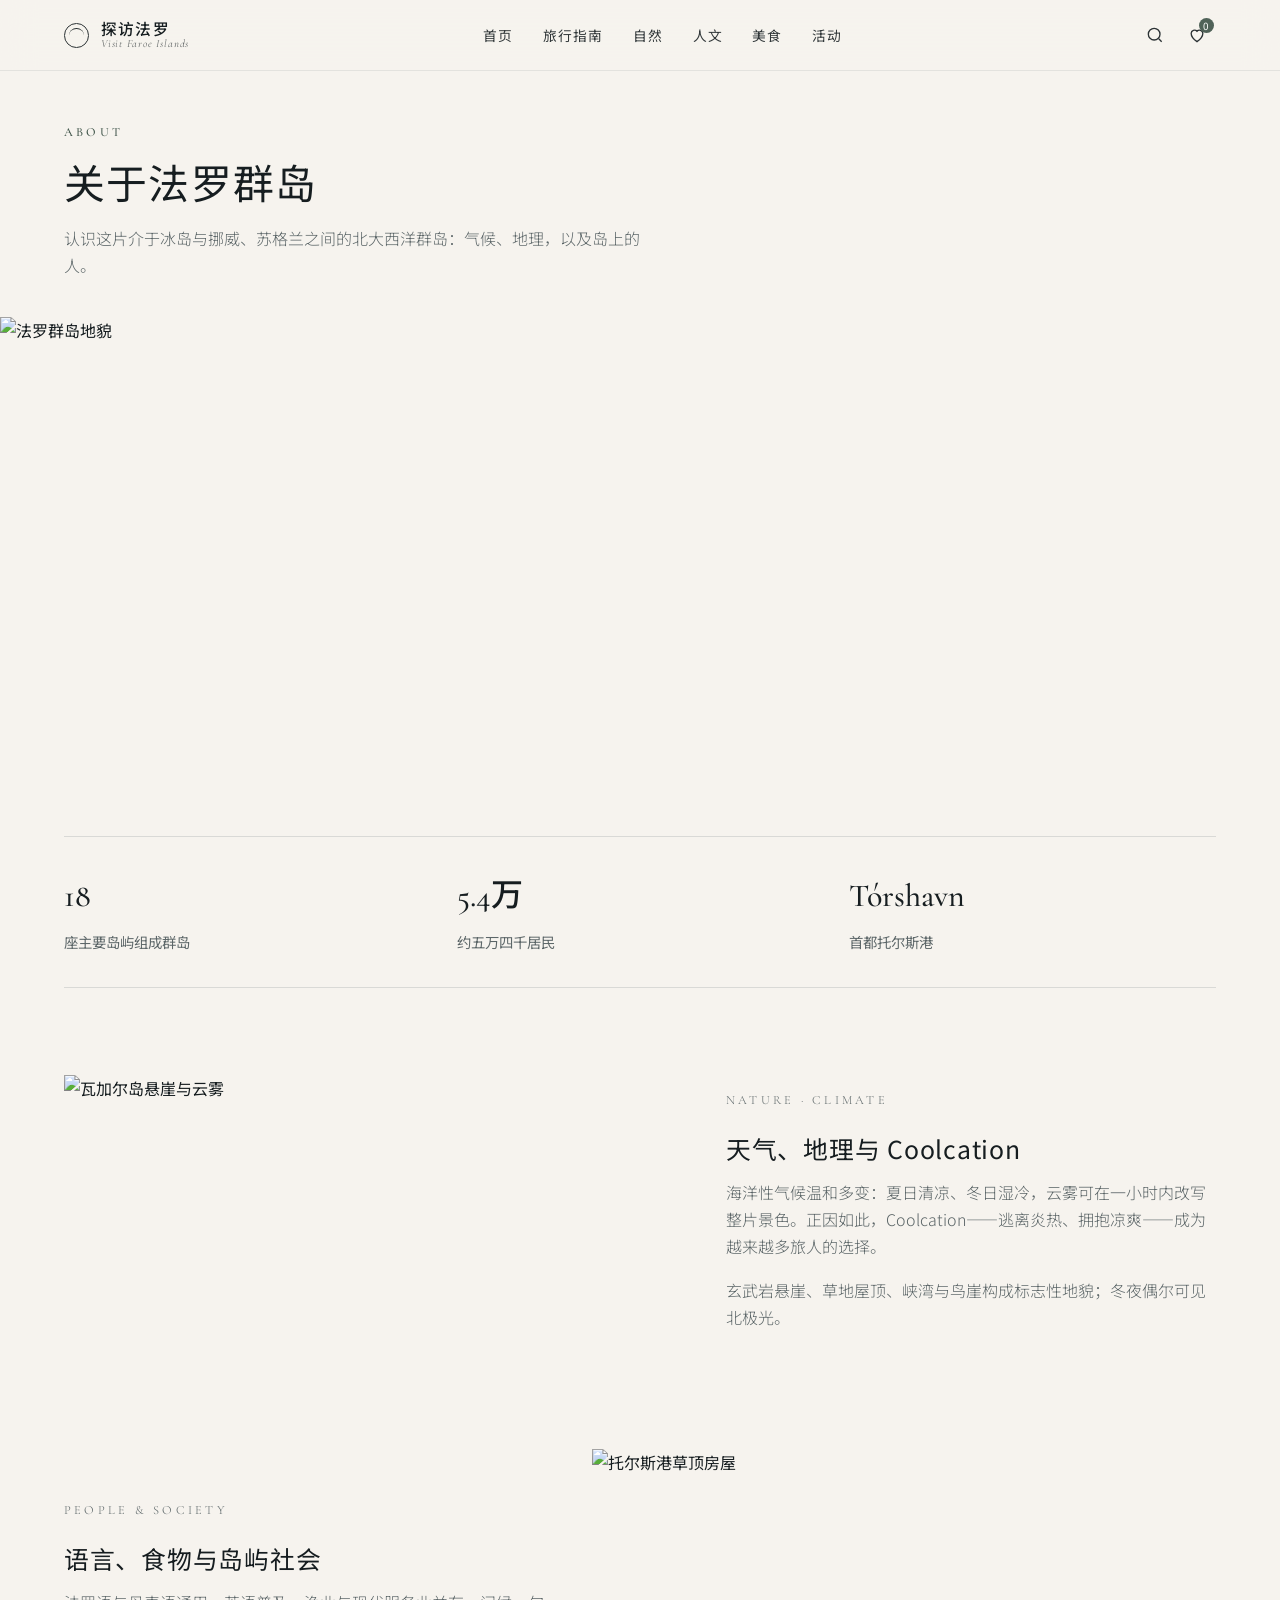
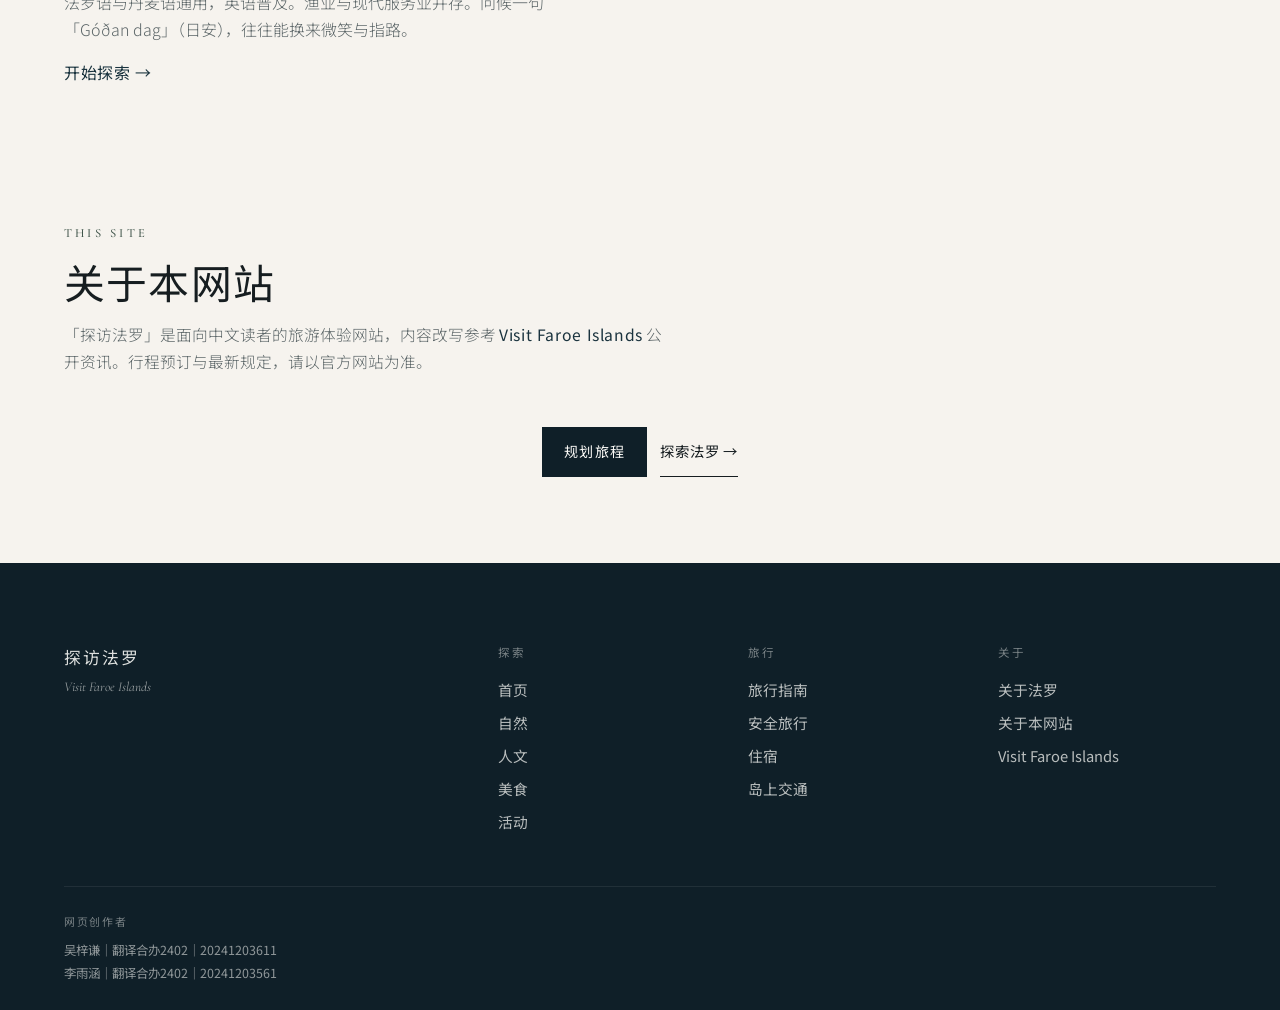
==== about.html @ 1284a6e6 "Initial commit: import faroe-cn local assets" ====
<!DOCTYPE html>
<html lang="zh-CN">
  <head>
    <meta charset="UTF-8" />
    <meta name="viewport" content="width=device-width, initial-scale=1.0" />
    <title>关于法罗｜探访法罗｜吴梓谦 &amp; 李雨涵</title>
    <link rel="preconnect" href="https://fonts.googleapis.com" />
    <link rel="preconnect" href="https://fonts.gstatic.com" crossorigin />
    <link
      href="https://fonts.googleapis.com/css2?family=Cormorant+Garamond:ital,wght@0,500;0,600;1,500&family=Noto+Sans+SC:wght@300;400;500&family=Syne:wght@600;700&display=swap"
      rel="stylesheet"
    />
    <link rel="stylesheet" href="styles.css" />
  </head>
  <body>
    <header class="site-header solid" id="top">
      <a class="brand" href="index.html">
        <span class="brand-mark" aria-hidden="true"></span>
        <span class="brand-text">
          <strong>探访法罗</strong>
          <small>Visit Faroe Islands</small>
        </span>
      </a>
      <nav class="nav-desktop" aria-label="主导航">
        <a href="index.html">首页</a>
        <a href="plan.html">旅行指南</a>
        <a href="nature.html">自然</a>
        <a href="culture.html">人文</a>
        <a href="food.html">美食</a>
        <a href="whats-on.html">活动</a>
      </nav>
      <div class="header-actions">
        <button type="button" class="icon-btn" id="searchToggle" aria-label="搜索">
          <svg viewBox="0 0 24 24" width="20" height="20" fill="none" stroke="currentColor" stroke-width="1.6">
            <circle cx="11" cy="11" r="7" /><path d="M20 20l-3.5-3.5" />
          </svg>
        </button>
        <button type="button" class="icon-btn" id="favToggle" aria-label="我的收藏">
          <svg viewBox="0 0 24 24" width="20" height="20" fill="none" stroke="currentColor" stroke-width="1.6">
            <path d="M12 20s-7-4.5-7-10a4 4 0 017-2.5A4 4 0 0119 10c0 5.5-7 10-7 10z" />
          </svg>
          <span class="fav-count" id="favCount" hidden>0</span>
        </button>
        <button type="button" class="icon-btn menu-btn" id="menuToggle" aria-label="打开菜单" aria-expanded="false">
          <span></span><span></span><span></span>
        </button>
      </div>
    </header>
    <div class="search-panel" id="searchPanel" hidden>
      <div class="search-inner">
        <input type="search" id="siteSearch" placeholder="搜索徒步、景点、住宿、活动……" autocomplete="off" />
        <ul id="searchResults" class="search-results"></ul>
      </div>
    </div>
    <aside class="drawer" id="navDrawer" hidden>
      <div class="drawer-backdrop" data-close-drawer></div>
      <div class="drawer-panel" role="dialog" aria-label="菜单">
        <button type="button" class="drawer-close" data-close-drawer aria-label="关闭">×</button>
        <p class="drawer-kicker">Góðan dag</p>
        <nav>
          <a href="index.html">首页</a>
          <a href="plan.html">旅行指南</a>
          <a href="nature.html">自然</a>
          <a href="culture.html">人文</a>
          <a href="food.html">美食</a>
          <a href="whats-on.html">活动</a>
        </nav>
      </div>
    </aside>
    <aside class="fav-drawer" id="favDrawer" hidden>
      <div class="drawer-backdrop" data-close-fav></div>
      <div class="drawer-panel fav-panel" role="dialog" aria-label="我的收藏">
        <button type="button" class="drawer-close" data-close-fav aria-label="关闭">×</button>
        <h2>我的收藏</h2>
        <p class="fav-hint">保存你感兴趣的风景、活动与旅行灵感。</p>
        <ul id="favList" class="fav-list"></ul>
      </div>
    </aside>

    <main>
      <header class="page-intro">
        <p class="eyebrow">About</p>
        <h1>关于法罗群岛</h1>
        <p class="lead">认识这片介于冰岛与挪威、苏格兰之间的北大西洋群岛：气候、地理，以及岛上的人。</p>
      </header>
      <div class="page-bleed">
        <img
          src="https://images.unsplash.com/photo-1539634936668-036d13a9cc3b?auto=format&fit=crop&w=2000&q=85"
          alt="法罗群岛地貌"
        />
      </div>

      <section class="content-block">
        <div class="fact-strip">
          <div class="fact">
            <strong>18</strong>
            <span>座主要岛屿组成群岛</span>
          </div>
          <div class="fact">
            <strong>5.4万</strong>
            <span>约五万四千居民</span>
          </div>
          <div class="fact">
            <strong>Tórshavn</strong>
            <span>首都托尔斯港</span>
          </div>
        </div>
      </section>

      <section class="content-block" id="climate">
        <article class="topic">
          <div class="topic-media">
            <img src="https://images.unsplash.com/photo-1652038930872-5ee33c17ca10?auto=format&fit=crop&w=1400&q=80" alt="瓦加尔岛悬崖与云雾" />
          </div>
          <div class="topic-body">
            <p class="eyebrow">Nature · Climate</p>
            <h2>天气、地理与 Coolcation</h2>
            <p>
              海洋性气候温和多变：夏日清凉、冬日湿冷，云雾可在一小时内改写整片景色。正因如此，Coolcation——逃离炎热、拥抱凉爽——成为越来越多旅人的选择。
            </p>
            <p>玄武岩悬崖、草地屋顶、峡湾与鸟崖构成标志性地貌；冬夜偶尔可见北极光。</p>
          </div>
        </article>
      </section>

      <section class="content-block" id="people">
        <article class="topic reverse">
          <div class="topic-media">
            <img src="https://images.unsplash.com/photo-1506462313968-6a1f37574ec6?auto=format&fit=crop&w=1400&q=80" alt="托尔斯港草顶房屋" />
          </div>
          <div class="topic-body">
            <p class="eyebrow">People &amp; Society</p>
            <h2>语言、食物与岛屿社会</h2>
            <p>
              法罗语与丹麦语通用，英语普及。渔业与现代服务业并存。问候一句「Góðan dag」（日安），往往能换来微笑与指路。
            </p>
            <a class="text-link" href="culture.html">开始探索 →</a>
          </div>
        </article>
      </section>

      <section class="content-block" id="site">
        <div class="section-head">
          <p class="eyebrow">This site</p>
          <h2>关于本网站</h2>
          <p class="section-lead">
            「探访法罗」是面向中文读者的旅游体验网站，内容改写参考
            <a class="text-link" href="https://visitfaroeislands.com/en" target="_blank" rel="noopener">Visit Faroe Islands</a>
            公开资讯。行程预订与最新规定，请以官方网站为准。
          </p>
        </div>
        <div class="cta-row">
          <a class="btn btn-solid" href="plan.html">规划旅程</a>
          <a class="btn btn-line" href="nature.html">探索法罗 →</a>
        </div>
      </section>
    </main>

    <footer class="site-footer">
      <div class="footer-top">
        <div class="footer-brand">
          <strong>探访法罗</strong>
          <small>Visit Faroe Islands</small>
        </div>
        <div class="footer-cols">
          <div>
            <h4>探索</h4>
            <a href="index.html">首页</a>
            <a href="nature.html">自然</a>
            <a href="culture.html">人文</a>
            <a href="food.html">美食</a>
            <a href="whats-on.html">活动</a>
          </div>
          <div>
            <h4>旅行</h4>
            <a href="plan.html">旅行指南</a>
            <a href="plan.html#safe">安全旅行</a>
            <a href="plan.html#stay">住宿</a>
            <a href="plan.html#around">岛上交通</a>
          </div>
          <div>
            <h4>关于</h4>
            <a href="about.html">关于法罗</a>
            <a href="about.html#site">关于本网站</a>
            <a href="https://visitfaroeislands.com/en" target="_blank" rel="noopener">Visit Faroe Islands</a>
          </div>
        </div>
      </div>
      <p class="footer-credit">
        <span class="label">网页创作者</span>
        吴梓谦｜翻译合办2402｜20241203611<br />
        李雨涵｜翻译合办2402｜20241203561
      </p>
    </footer>
    <script src="app.js"></script>
  </body>
</html>
---- styles.css ----
/* 探访法罗 — Scandinavian travel editorial */
:root {
  --sea: #0f1f28;
  --sea-mid: #1a333e;
  --ink: #161d20;
  --rock: #5c6668;
  --mist: #d8e0e2;
  --paper: #f6f3ee;
  --foam: #fbfaf7;
  --moss: #3e5348;
  --moss-soft: #5d7266;
  --line: rgba(15, 31, 40, 0.12);
  --line-soft: rgba(15, 31, 40, 0.08);
  --font-cn: "Noto Sans SC", sans-serif;
  --font-en: "Cormorant Garamond", "Noto Sans SC", serif;
  --font-mark: "Syne", "Noto Sans SC", sans-serif;
  --ease: cubic-bezier(0.22, 1, 0.36, 1);
  --header-h: 4.4rem;
  --page: clamp(1.4rem, 5vw, 5.5rem);
}

*,
*::before,
*::after {
  box-sizing: border-box;
}

html {
  scroll-behavior: smooth;
}

body {
  margin: 0;
  font-family: var(--font-cn);
  color: var(--ink);
  background: var(--paper);
  line-height: 1.7;
  overflow-x: hidden;
  font-weight: 400;
}

img {
  max-width: 100%;
  display: block;
}

a {
  color: inherit;
  text-decoration: none;
}

button {
  font: inherit;
  cursor: pointer;
  border: none;
  background: none;
  color: inherit;
}

.site-header,
main,
.site-footer,
.search-panel,
.drawer,
.fav-drawer {
  position: relative;
  z-index: 1;
}

/* Header */
.site-header {
  position: fixed;
  inset: 0 0 auto;
  height: var(--header-h);
  display: flex;
  align-items: center;
  justify-content: space-between;
  padding: 0 var(--page);
  z-index: 50;
  background: linear-gradient(180deg, rgba(15, 31, 40, 0.55), transparent);
  color: var(--foam);
  transition: background 0.4s var(--ease), color 0.3s, box-shadow 0.3s;
}

.site-header.scrolled,
.site-header.solid {
  background: rgba(246, 243, 238, 0.92);
  backdrop-filter: blur(16px);
  color: var(--ink);
  box-shadow: 0 1px 0 var(--line-soft);
}

.brand {
  display: flex;
  align-items: center;
  gap: 0.75rem;
}

.brand-mark {
  width: 1.55rem;
  height: 1.55rem;
  border: 1px solid currentColor;
  border-radius: 50%;
  position: relative;
  opacity: 0.9;
}

.brand-mark::after {
  content: "";
  position: absolute;
  inset: 4px;
  border-top: 1px solid currentColor;
  border-radius: 50%;
}

.brand-text {
  display: flex;
  flex-direction: column;
  line-height: 1.15;
}

.brand-text strong {
  font-weight: 500;
  font-size: 0.98rem;
  letter-spacing: 0.08em;
}

.brand-text small {
  font-family: var(--font-en);
  font-size: 0.68rem;
  opacity: 0.65;
  letter-spacing: 0.08em;
  font-style: italic;
}

.nav-desktop {
  display: none;
  gap: 1.85rem;
}

.nav-desktop a {
  font-size: 0.86rem;
  font-weight: 400;
  letter-spacing: 0.08em;
  opacity: 0.88;
  position: relative;
}

.nav-desktop a::after {
  content: "";
  position: absolute;
  left: 0;
  bottom: -0.4rem;
  width: 100%;
  height: 1px;
  background: currentColor;
  transform: scaleX(0);
  transform-origin: left;
  transition: transform 0.35s var(--ease);
}

.nav-desktop a:hover::after,
.nav-desktop a.active::after {
  transform: scaleX(1);
}

.header-actions {
  display: flex;
  align-items: center;
  gap: 0.2rem;
}

.icon-btn {
  width: 2.4rem;
  height: 2.4rem;
  display: grid;
  place-items: center;
  position: relative;
  opacity: 0.9;
}

.fav-count {
  position: absolute;
  top: 2px;
  right: 2px;
  min-width: 0.95rem;
  height: 0.95rem;
  padding: 0 0.18rem;
  border-radius: 999px;
  background: var(--moss);
  color: white;
  font-size: 0.62rem;
  display: grid;
  place-items: center;
}

.menu-btn span {
  display: block;
  width: 1.05rem;
  height: 1px;
  background: currentColor;
  margin: 4px auto;
}

/* Hero */
.hero {
  min-height: 100vh;
  min-height: 100dvh;
  position: relative;
  display: grid;
  align-items: end;
  color: var(--foam);
  overflow: hidden;
}

.hero-media {
  position: absolute;
  inset: 0;
}

.hero-img {
  width: 100%;
  height: 100%;
  object-fit: cover;
  transform: scale(1.04);
  will-change: transform;
}

.hero-veil {
  position: absolute;
  inset: 0;
  background:
    linear-gradient(180deg, rgba(15, 31, 40, 0.22) 0%, rgba(15, 31, 40, 0.08) 38%, rgba(15, 31, 40, 0.72) 100%),
    linear-gradient(90deg, rgba(15, 31, 40, 0.28), transparent 50%);
}

.hero-copy {
  position: relative;
  z-index: 2;
  padding: 0 var(--page) clamp(5.5rem, 12vh, 8rem);
  max-width: 44rem;
  animation: riseIn 1.15s var(--ease) both;
}

@keyframes riseIn {
  from {
    opacity: 0;
    transform: translateY(22px);
  }
  to {
    opacity: 1;
    transform: none;
  }
}

.kicker {
  font-family: var(--font-en);
  font-size: 0.78rem;
  letter-spacing: 0.28em;
  text-transform: uppercase;
  margin: 0 0 1rem;
  opacity: 0.82;
  font-weight: 500;
}

.hero h1 {
  font-family: var(--font-cn);
  font-weight: 400;
  font-size: clamp(2rem, 5.4vw, 3.55rem);
  line-height: 1.22;
  margin: 0 0 1.1rem;
  letter-spacing: 0.04em;
}

.hero-lead {
  margin: 0 0 1.8rem;
  font-weight: 300;
  font-size: 0.98rem;
  max-width: 32rem;
  opacity: 0.92;
  line-height: 1.85;
}

.hero-cta {
  display: flex;
  flex-wrap: wrap;
  gap: 0.75rem;
}

.btn {
  display: inline-flex;
  align-items: center;
  justify-content: center;
  padding: 0.82rem 1.4rem;
  border-radius: 0;
  font-weight: 400;
  font-size: 0.88rem;
  letter-spacing: 0.08em;
  transition: background 0.3s, color 0.3s, border-color 0.3s, transform 0.3s var(--ease);
}

.btn:hover {
  transform: translateY(-1px);
}

.btn-primary {
  background: var(--foam);
  color: var(--sea);
}

.btn-ghost {
  border: 1px solid rgba(255, 255, 255, 0.55);
  color: var(--foam);
  background: transparent;
}

.btn-ghost:hover {
  background: rgba(255, 255, 255, 0.08);
}

.btn-solid {
  background: var(--sea);
  color: var(--foam);
}

.btn-line {
  border-bottom: 1px solid currentColor;
  padding: 0.2rem 0;
  letter-spacing: 0.06em;
  font-size: 0.9rem;
}

.scroll-hint {
  position: absolute;
  bottom: 1.4rem;
  left: 50%;
  transform: translateX(-50%);
  z-index: 2;
  font-size: 0.68rem;
  letter-spacing: 0.22em;
  text-transform: uppercase;
  opacity: 0.7;
}

/* Sections */
.section {
  padding: clamp(4.2rem, 9vw, 7.2rem) var(--page);
}

.section-head {
  margin-bottom: clamp(2rem, 4vw, 3.2rem);
  max-width: 38rem;
}

.section-head.center {
  text-align: center;
  margin-inline: auto;
}

.section-head.split {
  max-width: none;
  display: flex;
  flex-wrap: wrap;
  align-items: end;
  justify-content: space-between;
  gap: 1rem;
}

.eyebrow {
  font-family: var(--font-en);
  font-size: 0.78rem;
  letter-spacing: 0.26em;
  text-transform: uppercase;
  color: var(--moss);
  margin: 0 0 0.7rem;
  font-weight: 500;
}

.section-head h2,
.page-intro h1 {
  font-family: var(--font-cn);
  font-weight: 400;
  font-size: clamp(1.7rem, 3.6vw, 2.55rem);
  line-height: 1.28;
  margin: 0;
  letter-spacing: 0.03em;
}

.section-lead {
  margin: 0.9rem 0 0;
  color: var(--rock);
  font-weight: 300;
  font-size: 0.98rem;
}

.text-link {
  color: var(--sea-mid);
  font-weight: 400;
  letter-spacing: 0.04em;
  white-space: nowrap;
  border-bottom: 1px solid transparent;
}

.text-link:hover {
  border-bottom-color: currentColor;
}

/* Inspiration */
.inspire-grid {
  display: grid;
  grid-template-columns: 1fr;
  gap: 0.7rem;
}

.inspire-feature,
.inspire-item {
  position: relative;
  overflow: hidden;
  isolation: isolate;
}

.inspire-feature {
  min-height: 28rem;
}

.inspire-item {
  min-height: 16.5rem;
}

.inspire-feature a,
.inspire-item a {
  display: block;
  height: 100%;
  position: relative;
  color: var(--foam);
}

.inspire-feature img,
.inspire-item img {
  width: 100%;
  height: 100%;
  object-fit: cover;
  position: absolute;
  inset: 0;
  transition: transform 1.15s var(--ease);
}

.inspire-feature:hover img,
.inspire-item:hover img {
  transform: scale(1.05);
}

.inspire-caption {
  position: absolute;
  inset: auto 0 0;
  padding: 1.4rem 1.3rem 1.25rem;
  background: linear-gradient(transparent, rgba(15, 31, 40, 0.78));
  z-index: 1;
}

.inspire-caption span {
  font-size: 0.72rem;
  letter-spacing: 0.16em;
  text-transform: uppercase;
  opacity: 0.8;
}

.inspire-caption h3 {
  margin: 0.35rem 0 0;
  font-weight: 400;
  font-size: 1.28rem;
  letter-spacing: 0.04em;
}

.fav-btn {
  position: absolute;
  top: 0.8rem;
  right: 0.8rem;
  z-index: 2;
  width: 2.3rem;
  height: 2.3rem;
  background: rgba(251, 250, 247, 0.9);
  color: var(--sea);
  display: grid;
  place-items: center;
  font-size: 1rem;
  backdrop-filter: blur(8px);
}

.fav-btn.active {
  background: var(--moss);
  color: white;
}

.fav-btn.inline {
  position: static;
  width: auto;
  height: auto;
  margin-top: 0.9rem;
  padding: 0;
  background: none;
  color: var(--sea-mid);
  letter-spacing: 0.06em;
  font-size: 0.86rem;
}

.fav-btn.inline.active {
  color: var(--moss);
}

/* Nature teaser */
.story-grid {
  display: grid;
  gap: 0.7rem;
}

.story-card {
  position: relative;
  min-height: 22rem;
  overflow: hidden;
  color: var(--foam);
}

.story-card img {
  width: 100%;
  height: 100%;
  object-fit: cover;
  position: absolute;
  inset: 0;
  transition: transform 1.1s var(--ease);
}

.story-card:hover img {
  transform: scale(1.05);
}

.story-card::after {
  content: "";
  position: absolute;
  inset: 0;
  background: linear-gradient(transparent 42%, rgba(15, 31, 40, 0.78));
}

.story-card .copy {
  position: absolute;
  left: 1.25rem;
  right: 1.25rem;
  bottom: 1.2rem;
  z-index: 1;
}

.story-card .copy span {
  font-family: var(--font-en);
  letter-spacing: 0.18em;
  text-transform: uppercase;
  font-size: 0.72rem;
  opacity: 0.8;
}

.story-card .copy h3 {
  margin: 0.35rem 0 0.5rem;
  font-weight: 400;
  font-size: 1.35rem;
}

.story-card .copy em {
  font-style: normal;
  font-size: 0.86rem;
  opacity: 0.85;
}

/* Arrive */
.arrive-grid {
  display: grid;
  gap: 0.7rem;
}

.arrive-panel {
  position: relative;
  min-height: 20rem;
  overflow: hidden;
  color: var(--foam);
}

.arrive-panel img {
  width: 100%;
  height: 100%;
  object-fit: cover;
  position: absolute;
  inset: 0;
  transition: transform 1.2s var(--ease);
}

.arrive-panel:hover img {
  transform: scale(1.04);
}

.arrive-panel::after {
  content: "";
  position: absolute;
  inset: 0;
  background: rgba(15, 31, 40, 0.28);
}

.arrive-label {
  position: absolute;
  inset: 0;
  z-index: 1;
  display: grid;
  place-content: center;
  text-align: center;
  gap: 0.5rem;
}

.arrive-label strong {
  font-size: 1.55rem;
  font-weight: 400;
  letter-spacing: 0.08em;
}

.plan-links {
  display: flex;
  flex-wrap: wrap;
  justify-content: center;
  gap: 1.4rem;
  margin-top: 2rem;
}

.plan-links a {
  border-bottom: 1px solid var(--line);
  padding-bottom: 0.15rem;
  letter-spacing: 0.04em;
}

.plan-links a:hover {
  border-color: var(--moss);
}

/* Events */
.event-row {
  display: grid;
  gap: 0;
  border-top: 1px solid var(--line);
}

.event-block {
  background: transparent;
  padding: 1.6rem 0;
  border-bottom: 1px solid var(--line);
  position: relative;
}

.event-block time {
  font-family: var(--font-en);
  font-size: 0.92rem;
  color: var(--moss);
  letter-spacing: 0.06em;
}

.event-block h3 {
  font-weight: 400;
  font-size: 1.28rem;
  margin: 0.4rem 0 0.35rem;
  letter-spacing: 0.03em;
}

.event-block p {
  margin: 0;
  color: var(--rock);
  font-size: 0.9rem;
}

/* Quote — magazine */
.quote-band {
  margin: 0;
  padding: clamp(4.5rem, 11vw, 8rem) var(--page);
  background: var(--foam);
  text-align: center;
}

.quote-band blockquote {
  margin: 0 auto;
  max-width: 40rem;
}

.quote-band p {
  font-family: var(--font-en);
  font-size: clamp(1.7rem, 4vw, 2.7rem);
  font-style: italic;
  font-weight: 500;
  line-height: 1.4;
  margin: 0 0 1.5rem;
  color: var(--ink);
}

.quote-band cite {
  font-style: normal;
  font-size: 0.78rem;
  letter-spacing: 0.12em;
  color: var(--rock);
  text-transform: none;
}

/* Numbered guides */
.guide-list {
  display: grid;
  gap: 0;
  border-top: 1px solid var(--line);
}

.guide-list a {
  display: grid;
  grid-template-columns: 2.4rem 1fr auto;
  gap: 1rem;
  align-items: center;
  padding: 1.45rem 0;
  border-bottom: 1px solid var(--line);
  font-size: 1.12rem;
  letter-spacing: 0.03em;
  transition: padding-left 0.35s var(--ease);
}

.guide-list a span {
  font-family: var(--font-en);
  color: var(--moss);
  font-size: 0.95rem;
}

.guide-list a i {
  font-style: normal;
  opacity: 0.45;
}

.guide-list a:hover {
  padding-left: 0.4rem;
}

/* Inner pages */
.page-intro {
  padding: calc(var(--header-h) + 3.2rem) var(--page) 0;
  max-width: 46rem;
}

.page-intro .kicker,
.page-intro .eyebrow {
  margin-bottom: 0.85rem;
}

.page-intro p.lead {
  margin: 1rem 0 0;
  color: var(--rock);
  font-weight: 300;
  max-width: 36rem;
}

.page-bleed {
  margin-top: 2.4rem;
  min-height: 42vh;
  overflow: hidden;
}

.page-bleed img {
  width: 100%;
  height: 48vh;
  object-fit: cover;
}

.content-block {
  padding: clamp(3.2rem, 7vw, 5.4rem) var(--page);
}

.content-block + .content-block {
  padding-top: 0;
}

.topic {
  display: grid;
  gap: 1.4rem;
  align-items: center;
}

.topic-media {
  min-height: 16rem;
  overflow: hidden;
}

.topic-media img {
  width: 100%;
  height: 100%;
  min-height: 18rem;
  object-fit: cover;
  transition: transform 1.1s var(--ease);
}

.topic:hover .topic-media img {
  transform: scale(1.04);
}

.topic-body h3,
.topic-body h2 {
  font-weight: 400;
  font-size: 1.55rem;
  margin: 0 0 0.6rem;
  letter-spacing: 0.03em;
}

.topic-body p {
  margin: 0 0 1rem;
  color: var(--rock);
  font-weight: 300;
}

.chip-row {
  display: flex;
  flex-wrap: wrap;
  gap: 0.4rem;
  margin-bottom: 1.2rem;
}

.chip {
  padding: 0.4rem 0.9rem;
  border: 1px solid var(--line);
  font-size: 0.82rem;
  letter-spacing: 0.06em;
  background: transparent;
}

.chip.active,
.chip:hover {
  background: var(--sea);
  border-color: var(--sea);
  color: var(--foam);
}

.place-list,
.event-list {
  display: grid;
  gap: 0;
}

.place-item,
.event-item {
  display: grid;
  gap: 0.55rem;
  padding: 1.45rem 0;
  border-bottom: 1px solid var(--line);
}

.place-item h3,
.event-item h3 {
  font-weight: 400;
  font-size: 1.25rem;
  margin: 0.2rem 0;
}

.event-item time {
  font-family: var(--font-en);
  font-size: 0.95rem;
  color: var(--moss);
  letter-spacing: 0.04em;
}

.event-item p {
  margin: 0;
  color: var(--rock);
  font-size: 0.9rem;
}

.meta {
  font-size: 0.82rem;
  color: var(--moss);
  letter-spacing: 0.04em;
}

.fact-strip {
  display: grid;
  gap: 1.6rem;
  padding: 2rem 0;
  border-top: 1px solid var(--line);
  border-bottom: 1px solid var(--line);
}

.fact strong {
  display: block;
  font-family: var(--font-en);
  font-size: 2rem;
  font-weight: 500;
  margin-bottom: 0.3rem;
}

.fact span {
  color: var(--rock);
  font-size: 0.9rem;
}

/* Search / drawers */
.search-panel {
  position: fixed;
  inset: var(--header-h) 0 auto;
  z-index: 60;
  background: rgba(251, 250, 247, 0.97);
  backdrop-filter: blur(12px);
  border-bottom: 1px solid var(--line);
  padding: 1rem var(--page) 1.2rem;
}

.search-inner input {
  width: 100%;
  padding: 0.9rem 0;
  border: none;
  border-bottom: 1px solid var(--line);
  background: transparent;
  font-size: 1.08rem;
  outline: none;
  color: var(--ink);
}

.search-results {
  list-style: none;
  margin: 0.7rem 0 0;
  padding: 0;
  max-height: 50vh;
  overflow: auto;
}

.search-results li a {
  display: block;
  padding: 0.7rem 0;
  border-bottom: 1px solid var(--line-soft);
}

.search-results li a small {
  display: block;
  color: var(--rock);
  margin-top: 0.12rem;
}

.drawer,
.fav-drawer {
  position: fixed;
  inset: 0;
  z-index: 80;
}

.drawer-backdrop {
  position: absolute;
  inset: 0;
  background: rgba(15, 31, 40, 0.42);
}

.drawer-panel {
  position: absolute;
  top: 0;
  right: 0;
  width: min(22rem, 92vw);
  height: 100%;
  background: var(--foam);
  padding: 2.2rem 1.6rem;
  animation: slideIn 0.4s var(--ease);
  overflow: auto;
}

@keyframes slideIn {
  from {
    transform: translateX(100%);
  }
  to {
    transform: none;
  }
}

.drawer-close {
  position: absolute;
  top: 1rem;
  right: 1rem;
  font-size: 1.6rem;
  line-height: 1;
  opacity: 0.55;
}

.drawer-kicker {
  font-family: var(--font-en);
  font-style: italic;
  color: var(--moss);
  margin: 0 0 1.5rem;
}

.drawer-panel nav {
  display: grid;
  gap: 1rem;
}

.drawer-panel nav a {
  font-size: 1.25rem;
  letter-spacing: 0.06em;
}

.fav-panel h2 {
  font-weight: 400;
  margin: 0 0 0.45rem;
  letter-spacing: 0.04em;
}

.fav-hint {
  color: var(--rock);
  font-size: 0.9rem;
  margin: 0 0 1.25rem;
  font-weight: 300;
}

.fav-list {
  list-style: none;
  margin: 0;
  padding: 0;
}

.fav-list li {
  display: flex;
  justify-content: space-between;
  gap: 0.75rem;
  padding: 0.85rem 0;
  border-bottom: 1px solid var(--line);
}

.fav-list li small {
  display: block;
  color: var(--rock);
}

.fav-empty {
  color: var(--rock);
  padding: 1rem 0;
  display: grid;
  gap: 0.7rem;
}

.fav-empty a {
  color: var(--sea);
  letter-spacing: 0.04em;
}

/* Footer */
.site-footer {
  background: var(--sea);
  color: rgba(251, 250, 247, 0.88);
  padding: clamp(3.2rem, 7vw, 5rem) var(--page) 1.6rem;
}

.footer-top {
  display: grid;
  gap: 2.4rem;
  margin-bottom: 2.8rem;
}

.footer-brand strong {
  display: block;
  font-weight: 400;
  letter-spacing: 0.12em;
  font-size: 1.05rem;
  margin-bottom: 0.25rem;
}

.footer-brand small {
  font-family: var(--font-en);
  font-style: italic;
  opacity: 0.65;
  display: block;
}

.footer-cols {
  display: grid;
  grid-template-columns: repeat(2, 1fr);
  gap: 1.6rem 2rem;
}

.footer-cols h4 {
  margin: 0 0 0.85rem;
  font-size: 0.72rem;
  letter-spacing: 0.18em;
  text-transform: uppercase;
  opacity: 0.5;
  font-weight: 400;
}

.footer-cols a {
  display: block;
  margin-bottom: 0.5rem;
  opacity: 0.82;
  font-size: 0.92rem;
}

.footer-cols a:hover {
  opacity: 1;
}

.footer-credit {
  margin: 0;
  padding-top: 1.5rem;
  border-top: 1px solid rgba(255, 255, 255, 0.12);
  font-size: 0.78rem;
  opacity: 0.62;
  line-height: 1.85;
}

.footer-credit .label {
  display: block;
  letter-spacing: 0.16em;
  text-transform: uppercase;
  font-size: 0.68rem;
  margin-bottom: 0.45rem;
  opacity: 0.8;
}

.cta-row {
  display: flex;
  flex-wrap: wrap;
  gap: 0.8rem;
  justify-content: center;
}

/* Reveal */
.reveal {
  opacity: 0;
  transform: translateY(22px);
  transition: opacity 0.85s var(--ease), transform 0.85s var(--ease);
}

.reveal.visible {
  opacity: 1;
  transform: none;
}

/* Responsive */
@media (min-width: 720px) {
  .inspire-grid {
    grid-template-columns: 1.35fr 1fr;
    grid-template-rows: auto auto auto;
  }

  .inspire-feature {
    grid-row: span 3;
    min-height: 100%;
  }

  .story-grid {
    grid-template-columns: 1fr 1fr;
  }

  .story-card:first-child {
    grid-column: 1 / -1;
    min-height: 28rem;
  }

  .arrive-grid {
    grid-template-columns: 1fr 1fr;
  }

  .event-row {
    grid-template-columns: repeat(3, 1fr);
    gap: 0 2rem;
    border-bottom: 1px solid var(--line);
  }

  .event-block {
    border-bottom: none;
    padding: 1.7rem 0;
  }

  .fact-strip {
    grid-template-columns: repeat(3, 1fr);
  }

  .topic {
    grid-template-columns: 1.12fr 0.88fr;
    gap: 2.4rem;
  }

  .topic.reverse {
    direction: rtl;
  }

  .topic.reverse > * {
    direction: ltr;
  }

  .footer-top {
    grid-template-columns: 1.1fr 2fr;
    align-items: start;
  }

  .footer-cols {
    grid-template-columns: repeat(3, 1fr);
  }
}

@media (min-width: 900px) {
  .nav-desktop {
    display: flex;
  }

  .menu-btn {
    display: none;
  }

  .place-item,
  .event-item {
    grid-template-columns: 9.5rem 1fr auto;
    align-items: start;
    gap: 1.2rem;
  }

  .story-grid.four .story-card:first-child {
    grid-column: auto;
    min-height: 24rem;
  }

  .story-grid.four {
    grid-template-columns: 1fr 1fr;
  }
}

@media (min-width: 1280px) {
  .hero h1 {
    font-size: 3.7rem;
  }
}

@media (max-width: 767px) {
  .hero h1 {
    font-size: 1.85rem;
  }

  .hero-lead {
    font-size: 0.9rem;
  }

  .inspire-feature,
  .inspire-item,
  .story-card,
  .arrive-panel {
    min-height: 16.5rem;
  }

  .page-bleed img {
    height: 36vh;
  }

  .guide-list a {
    font-size: 1rem;
    grid-template-columns: 2rem 1fr auto;
  }

  .btn {
    padding: 0.75rem 1.1rem;
  }
}

@media (prefers-reduced-motion: reduce) {
  *,
  *::before,
  *::after {
    animation: none !important;
    transition: none !important;
  }

  .hero-img {
    transform: none;
  }
}
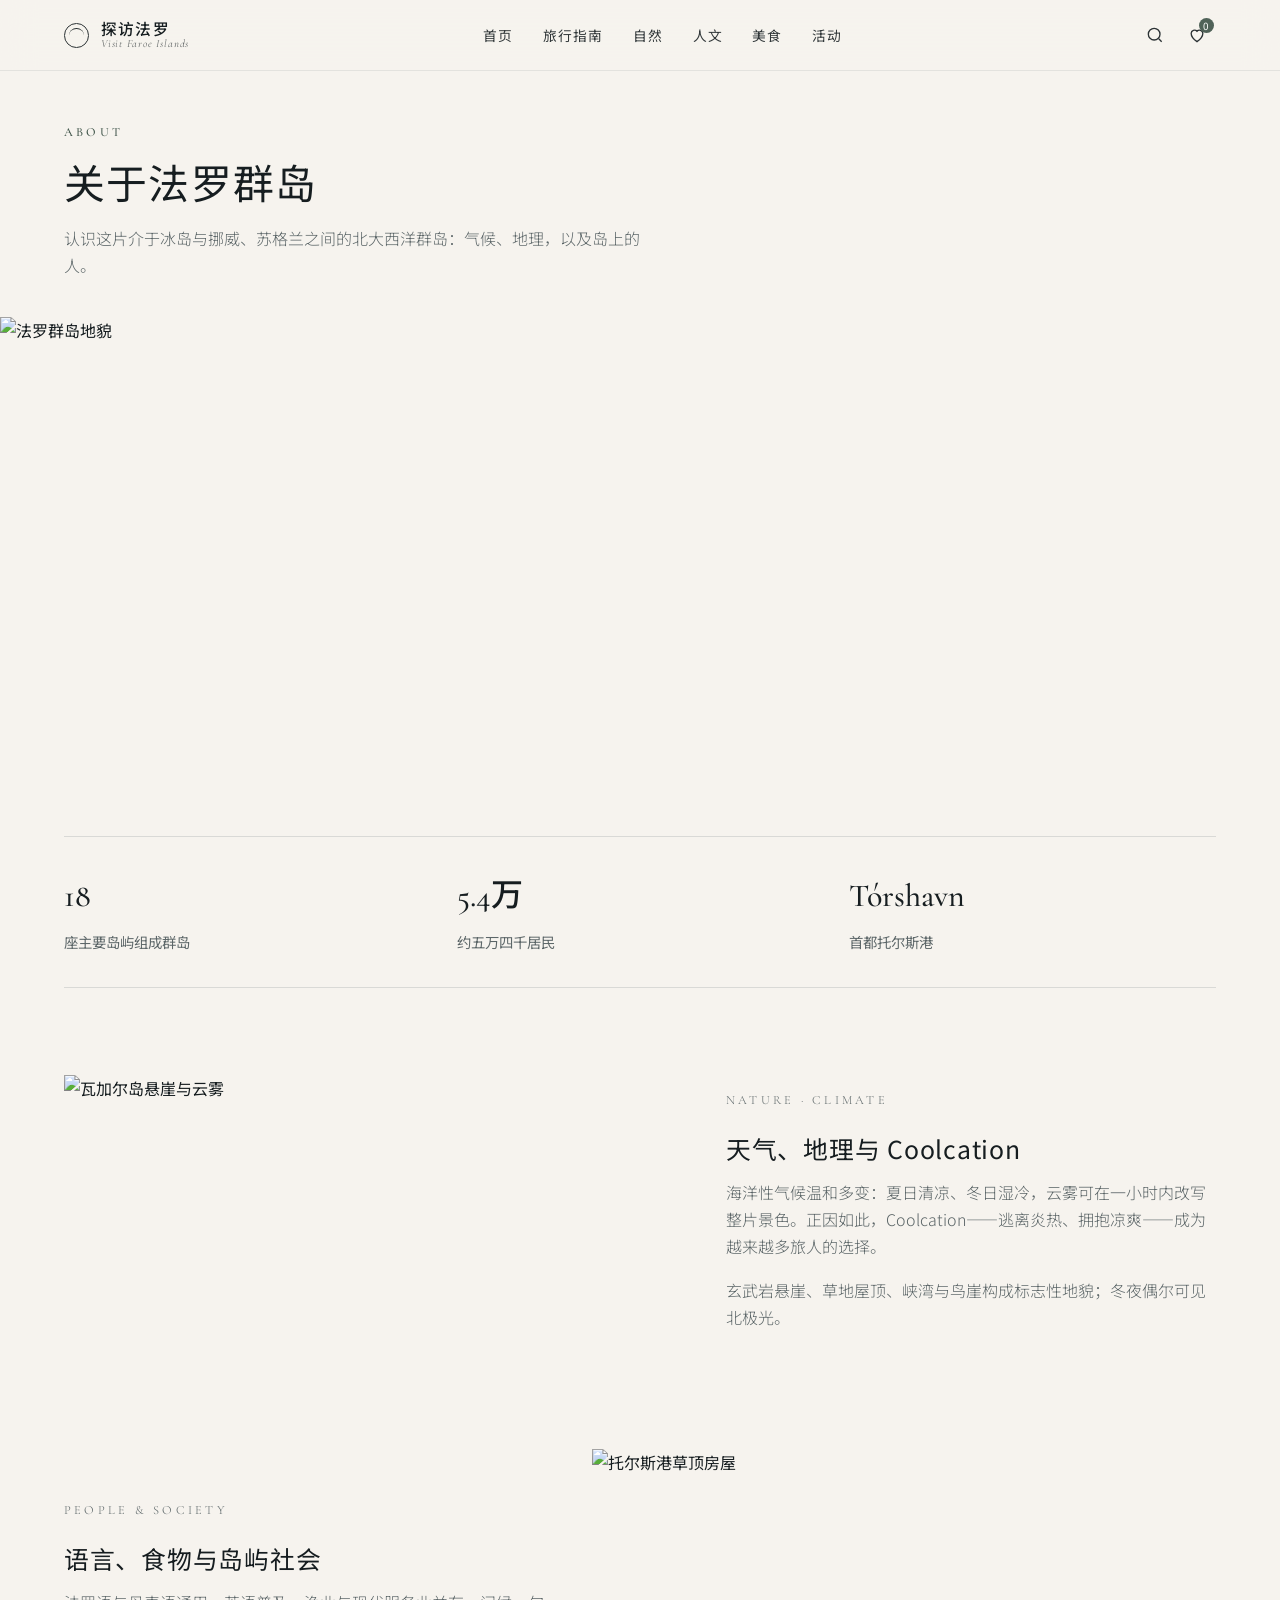
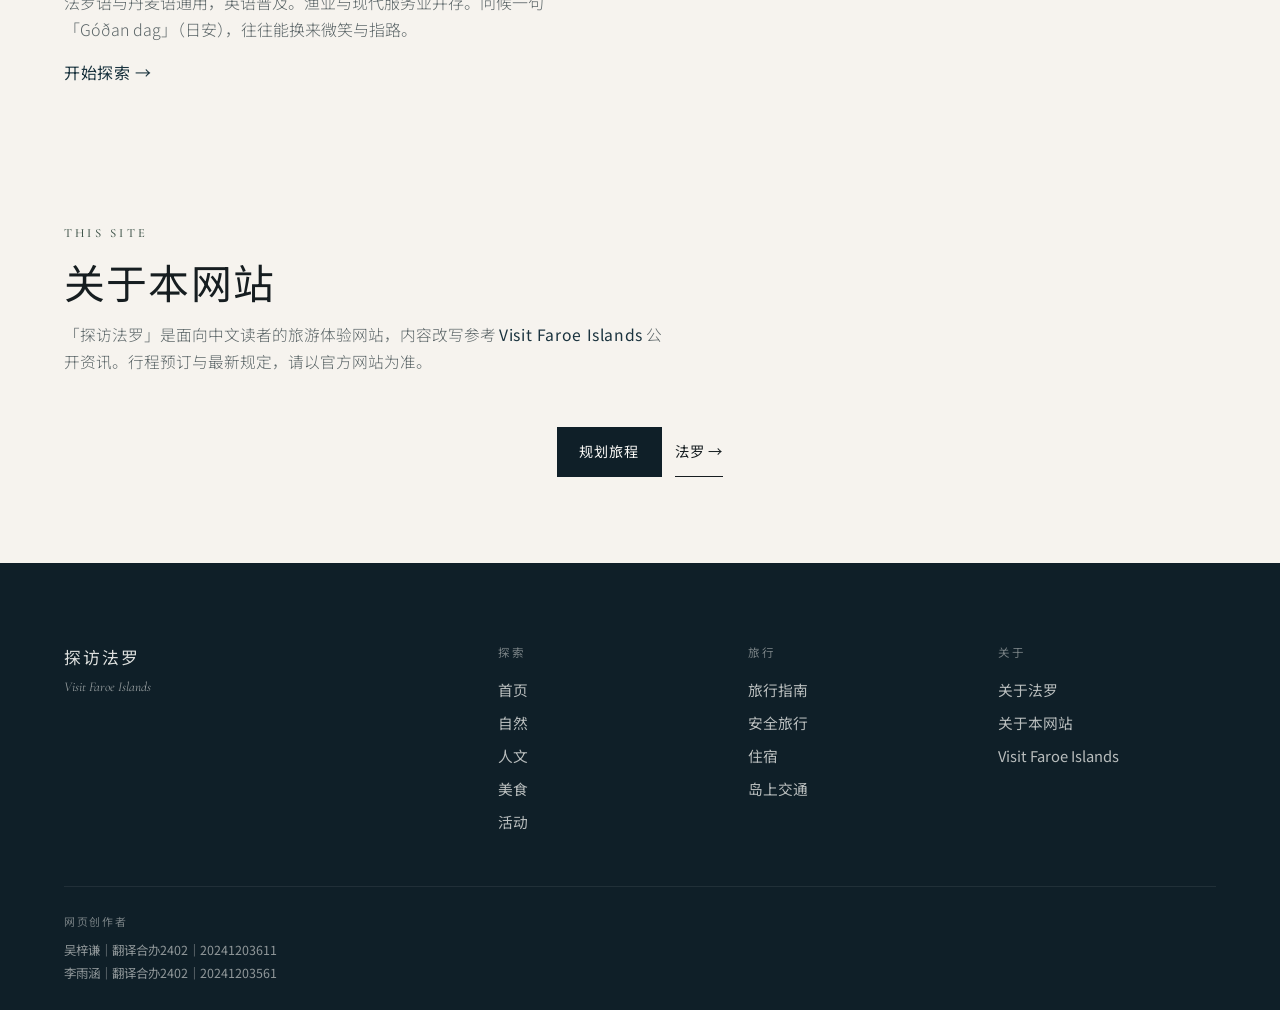
==== commit ce407201: "Rename homepage CTA from 探索法罗 to 法罗 Shorten the primary hero button (and the matching about-page CTA" ====
--- a/about.html
+++ b/about.html
@@ -151,7 +151,7 @@
         </div>
         <div class="cta-row">
           <a class="btn btn-solid" href="plan.html">规划旅程</a>
-          <a class="btn btn-line" href="nature.html">探索法罗 →</a>
+          <a class="btn btn-line" href="nature.html">法罗 →</a>
         </div>
       </section>
     </main>
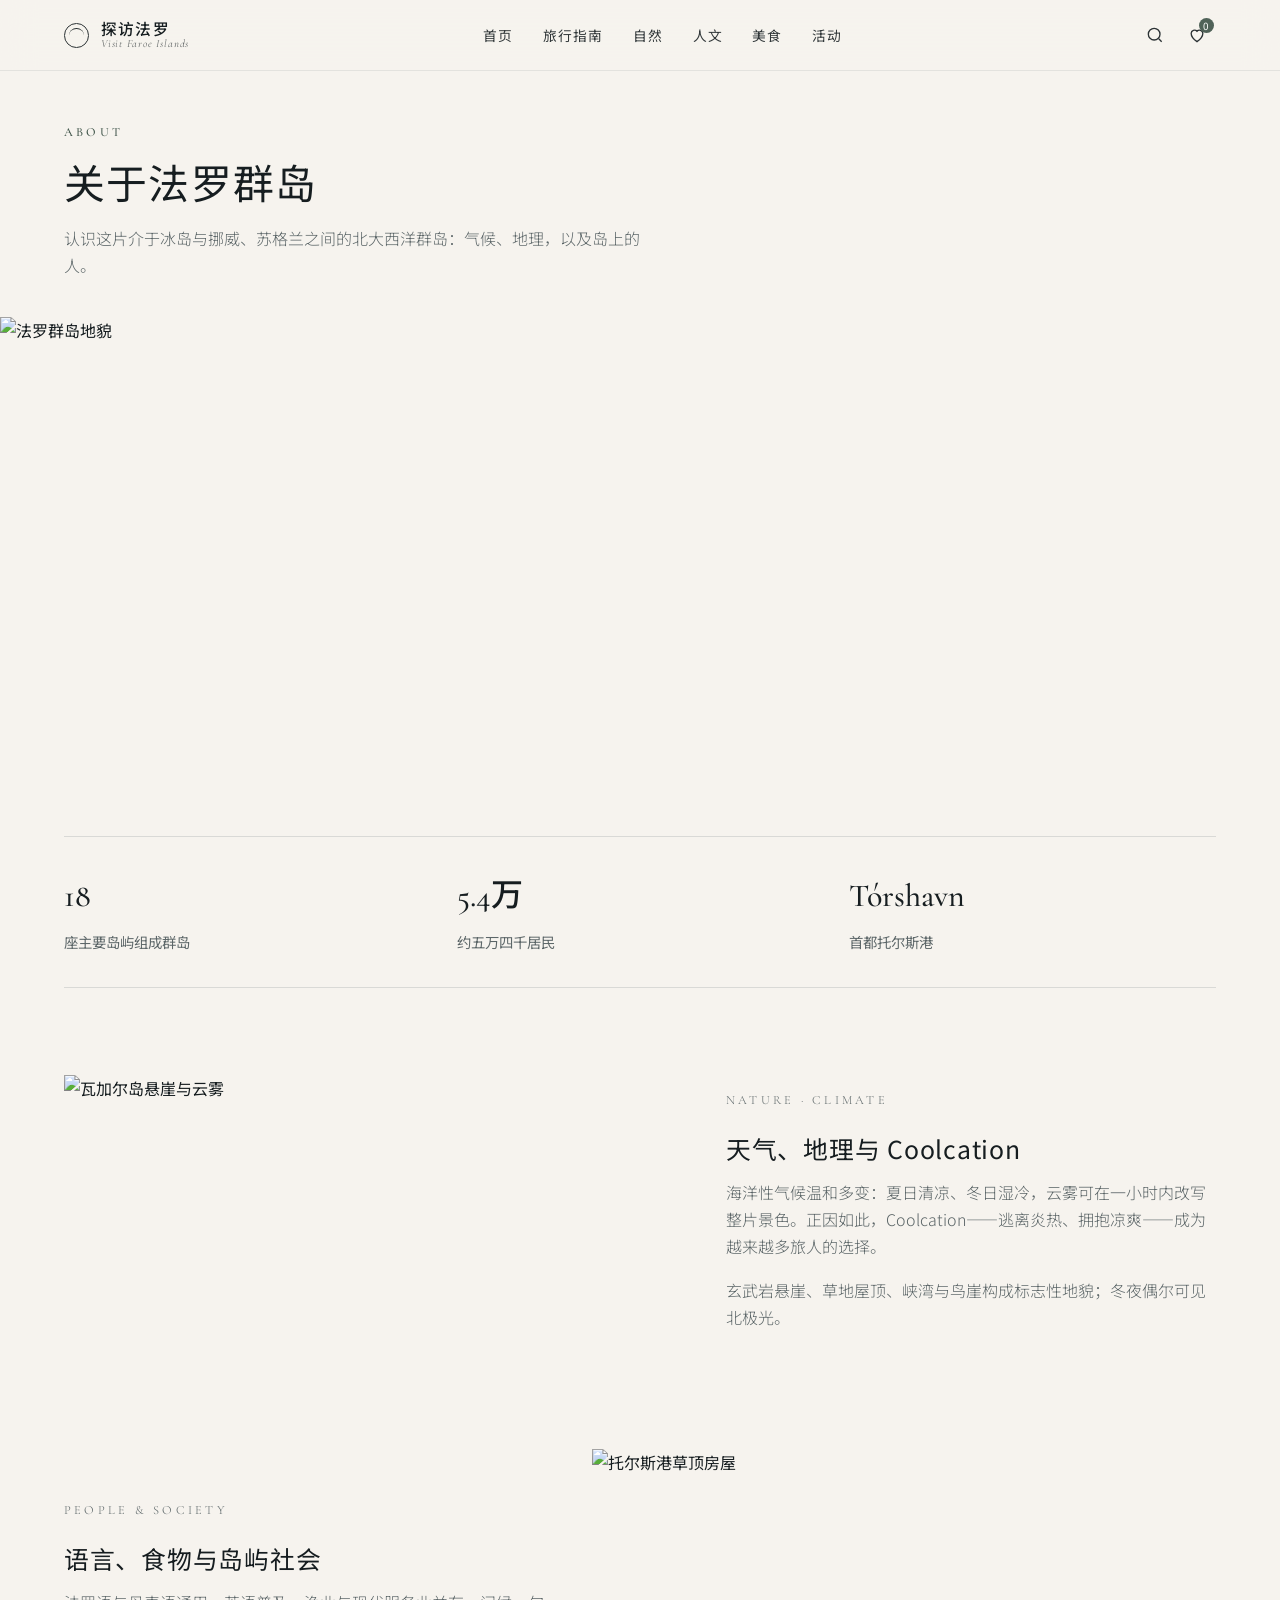
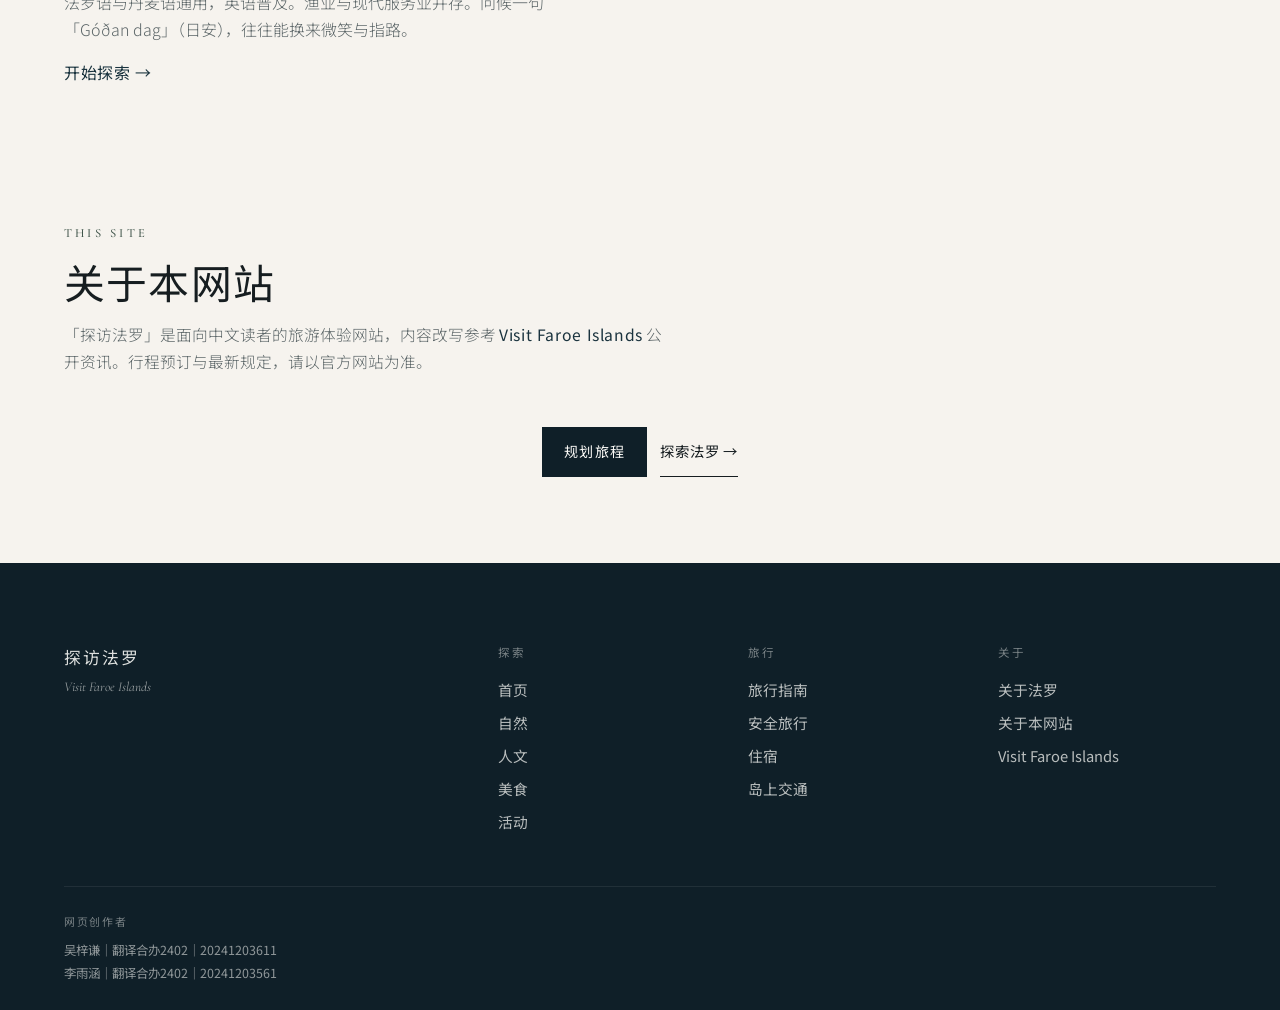
==== commit 33774965: "Restore homepage CTA label to 探索法罗 The shorter 法罗 label was unclear on the hero and about page.  Co-" ====
--- a/about.html
+++ b/about.html
@@ -151,7 +151,7 @@
         </div>
         <div class="cta-row">
           <a class="btn btn-solid" href="plan.html">规划旅程</a>
-          <a class="btn btn-line" href="nature.html">法罗 →</a>
+          <a class="btn btn-line" href="nature.html">探索法罗 →</a>
         </div>
       </section>
     </main>
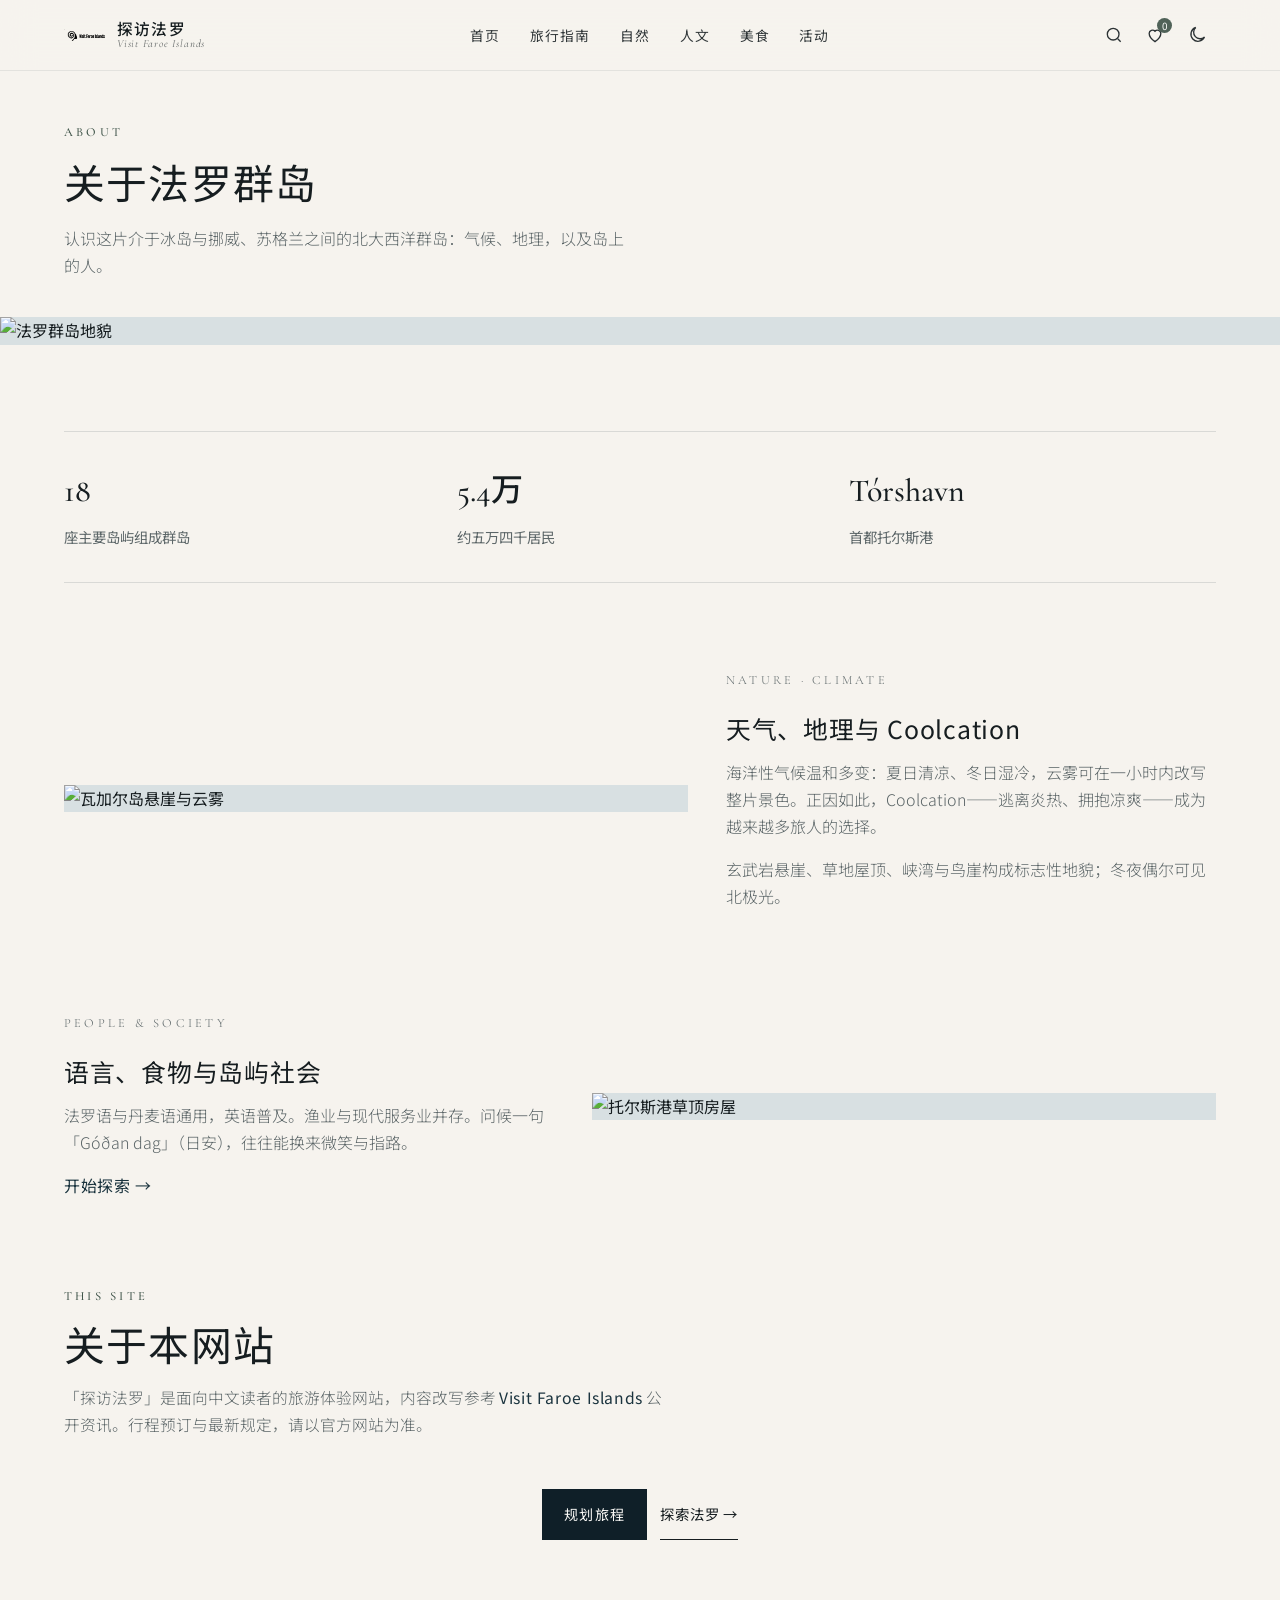
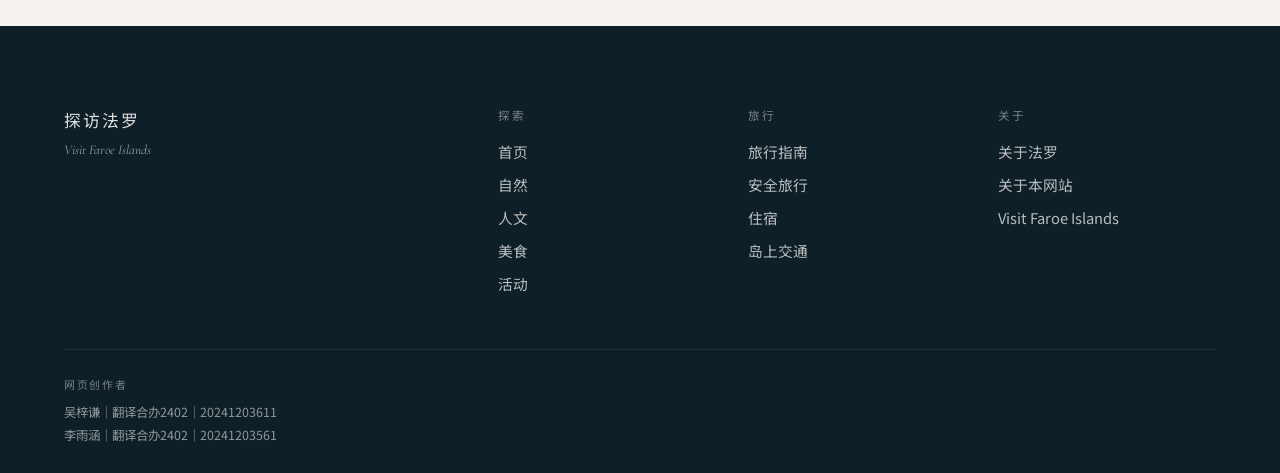
==== commit d0e3d7a7: "Revise the site from the requested edit notes Use the white ram mark, keep photographs within the vi" ====
--- a/about.html
+++ b/about.html
@@ -2,6 +2,7 @@
 <html lang="zh-CN">
   <head>
     <meta charset="UTF-8" />
+    <meta name="referrer" content="no-referrer" />
     <meta name="viewport" content="width=device-width, initial-scale=1.0" />
     <title>关于法罗｜探访法罗｜吴梓谦 &amp; 李雨涵</title>
     <link rel="preconnect" href="https://fonts.googleapis.com" />
@@ -15,7 +16,7 @@
   <body>
     <header class="site-header solid" id="top">
       <a class="brand" href="index.html">
-        <span class="brand-mark" aria-hidden="true"></span>
+        <img class="brand-mark" src="assets/brand-mark.png" alt="" />
         <span class="brand-text">
           <strong>探访法罗</strong>
           <small>Visit Faroe Islands</small>
@@ -41,6 +42,11 @@
           </svg>
           <span class="fav-count" id="favCount" hidden>0</span>
         </button>
+        <button type="button" class="icon-btn" id="themeToggle" aria-label="打开夜览" aria-pressed="false">
+          <svg viewBox="0 0 24 24" width="20" height="20" fill="none" stroke="currentColor" stroke-width="1.6" aria-hidden="true">
+            <path d="M21 14.5A8.5 8.5 0 1110.5 3 7 7 0 0021 14.5z" />
+          </svg>
+        </button>
         <button type="button" class="icon-btn menu-btn" id="menuToggle" aria-label="打开菜单" aria-expanded="false">
           <span></span><span></span><span></span>
         </button>
@@ -80,12 +86,12 @@
     <main>
       <header class="page-intro">
         <p class="eyebrow">About</p>
-        <h1>关于法罗群岛</h1>
+        <h1><span class="line">关于法罗群岛</span></h1>
         <p class="lead">认识这片介于冰岛与挪威、苏格兰之间的北大西洋群岛：气候、地理，以及岛上的人。</p>
       </header>
       <div class="page-bleed">
         <img
-          src="https://images.unsplash.com/photo-1539634936668-036d13a9cc3b?auto=format&fit=crop&w=2000&q=85"
+          src="https://visitfaroeislands.com/download/nature-fullsizerender_medium.jpg.webp"
           alt="法罗群岛地貌"
         />
       </div>
@@ -110,7 +116,7 @@
       <section class="content-block" id="climate">
         <article class="topic">
           <div class="topic-media">
-            <img src="https://images.unsplash.com/photo-1652038930872-5ee33c17ca10?auto=format&fit=crop&w=1400&q=80" alt="瓦加尔岛悬崖与云雾" />
+            <img src="https://visitfaroeislands.com/download/0110-andrija-ilic-faroe-islands_medium.jpg.webp" alt="瓦加尔岛悬崖与云雾" />
           </div>
           <div class="topic-body">
             <p class="eyebrow">Nature · Climate</p>
@@ -126,7 +132,7 @@
       <section class="content-block" id="people">
         <article class="topic reverse">
           <div class="topic-media">
-            <img src="https://images.unsplash.com/photo-1506462313968-6a1f37574ec6?auto=format&fit=crop&w=1400&q=80" alt="托尔斯港草顶房屋" />
+            <img src="https://visitfaroeislands.com/download/people-2025-lauramarchini-dsc-1288_medium.jpg.webp" alt="托尔斯港草顶房屋" />
           </div>
           <div class="topic-body">
             <p class="eyebrow">People &amp; Society</p>
--- a/styles.css
+++ b/styles.css
@@ -1255,6 +1255,197 @@
   }
 }
 
+/* Phrase lines: break titles by meaning, not by chance */
+.line {
+  display: block;
+  white-space: nowrap;
+}
+
+h1,
+h2,
+.section-lead,
+.lead,
+.hero-lead,
+.topic-body p {
+  text-wrap: pretty;
+}
+
+.hero {
+  height: 100svh;
+  max-height: 100svh;
+}
+
+.hero-img {
+  max-height: 100svh;
+  object-position: center 42%;
+}
+
+/* Show the whole photograph, and keep it from dominating the page */
+.inspire-feature,
+.inspire-item,
+.story-card,
+.arrive-panel,
+.topic-media,
+.page-bleed {
+  min-height: 0;
+  background: var(--mist);
+}
+
+.inspire-feature a,
+.inspire-item a,
+.story-card a,
+.arrive-panel {
+  height: auto;
+  min-height: 0;
+}
+
+.inspire-feature img,
+.inspire-item img,
+.story-card img,
+.arrive-panel img,
+.topic-media img,
+.page-bleed img,
+.day-card img,
+.event-card img {
+  position: relative;
+  inset: auto;
+  width: 100%;
+  height: auto;
+  min-height: 0;
+  max-height: min(46vh, 20rem);
+  object-fit: contain;
+  object-position: center;
+  background: var(--mist);
+}
+
+.inspire-feature img,
+.page-bleed img {
+  max-height: min(58vh, 26rem);
+}
+
+.brand-mark {
+  width: 2.55rem;
+  height: auto;
+  border: 0;
+  border-radius: 0;
+  opacity: 1;
+  display: block;
+}
+
+.brand-mark::after {
+  content: none;
+}
+
+.site-header.scrolled .brand-mark,
+.site-header.solid .brand-mark {
+  filter: invert(1);
+}
+
+.chip {
+  position: relative;
+  z-index: 2;
+  min-height: 2.4rem;
+  padding: 0.55rem 1rem;
+  cursor: pointer;
+}
+
+.event-card,
+.event-detail,
+.day-card {
+  position: relative;
+  border-bottom: 1px solid var(--line);
+  padding: 1.3rem 0 1.6rem;
+}
+
+.event-card.is-hidden,
+.event-detail.is-hidden,
+[data-category].is-hidden {
+  display: none !important;
+}
+
+.event-card-link {
+  display: grid;
+  gap: 0.8rem;
+}
+
+.event-card h3,
+.event-detail h3,
+.day-card h3 {
+  font-weight: 400;
+  margin: 0.2rem 0 0.4rem;
+}
+
+.event-detail p,
+.day-card p,
+.day-card li {
+  color: var(--rock);
+  font-weight: 300;
+}
+
+.day-grid {
+  display: grid;
+  gap: 1.4rem;
+}
+
+.day-card ol {
+  margin: 0.4rem 0 0;
+  padding-left: 1.1rem;
+}
+
+.guide-panel {
+  padding: 1.2rem 0 0.4rem;
+  border-top: 1px solid var(--line);
+}
+
+.guide-panel h3 {
+  font-weight: 400;
+  margin: 0 0 0.45rem;
+}
+
+[data-theme="night"] {
+  --sea: #e7eef0;
+  --sea-mid: #c9d4d6;
+  --ink: #efeae2;
+  --rock: #c3ccc9;
+  --mist: #243034;
+  --paper: #10181c;
+  --foam: #10181c;
+  --moss: #9eb5a8;
+  --moss-soft: #c5d4cc;
+  --line: rgba(239, 234, 226, 0.16);
+  --line-soft: rgba(239, 234, 226, 0.08);
+}
+
+[data-theme="night"] body,
+[data-theme="night"] .site-header.scrolled,
+[data-theme="night"] .site-header.solid,
+[data-theme="night"] .search-panel,
+[data-theme="night"] .drawer-panel {
+  background: var(--paper);
+  color: var(--ink);
+}
+
+[data-theme="night"] .site-header.scrolled .brand-mark,
+[data-theme="night"] .site-header.solid .brand-mark,
+[data-theme="night"] .brand-mark {
+  filter: none;
+}
+
+[data-theme="night"] .chip.active,
+[data-theme="night"] .chip:hover {
+  background: #efeae2;
+  color: #10181c;
+  border-color: #efeae2;
+}
+
+@media (min-width: 800px) {
+  .event-card-link,
+  .day-grid {
+    grid-template-columns: minmax(12rem, 18rem) 1fr;
+    align-items: center;
+  }
+}
+
 @media (prefers-reduced-motion: reduce) {
   *,
   *::before,
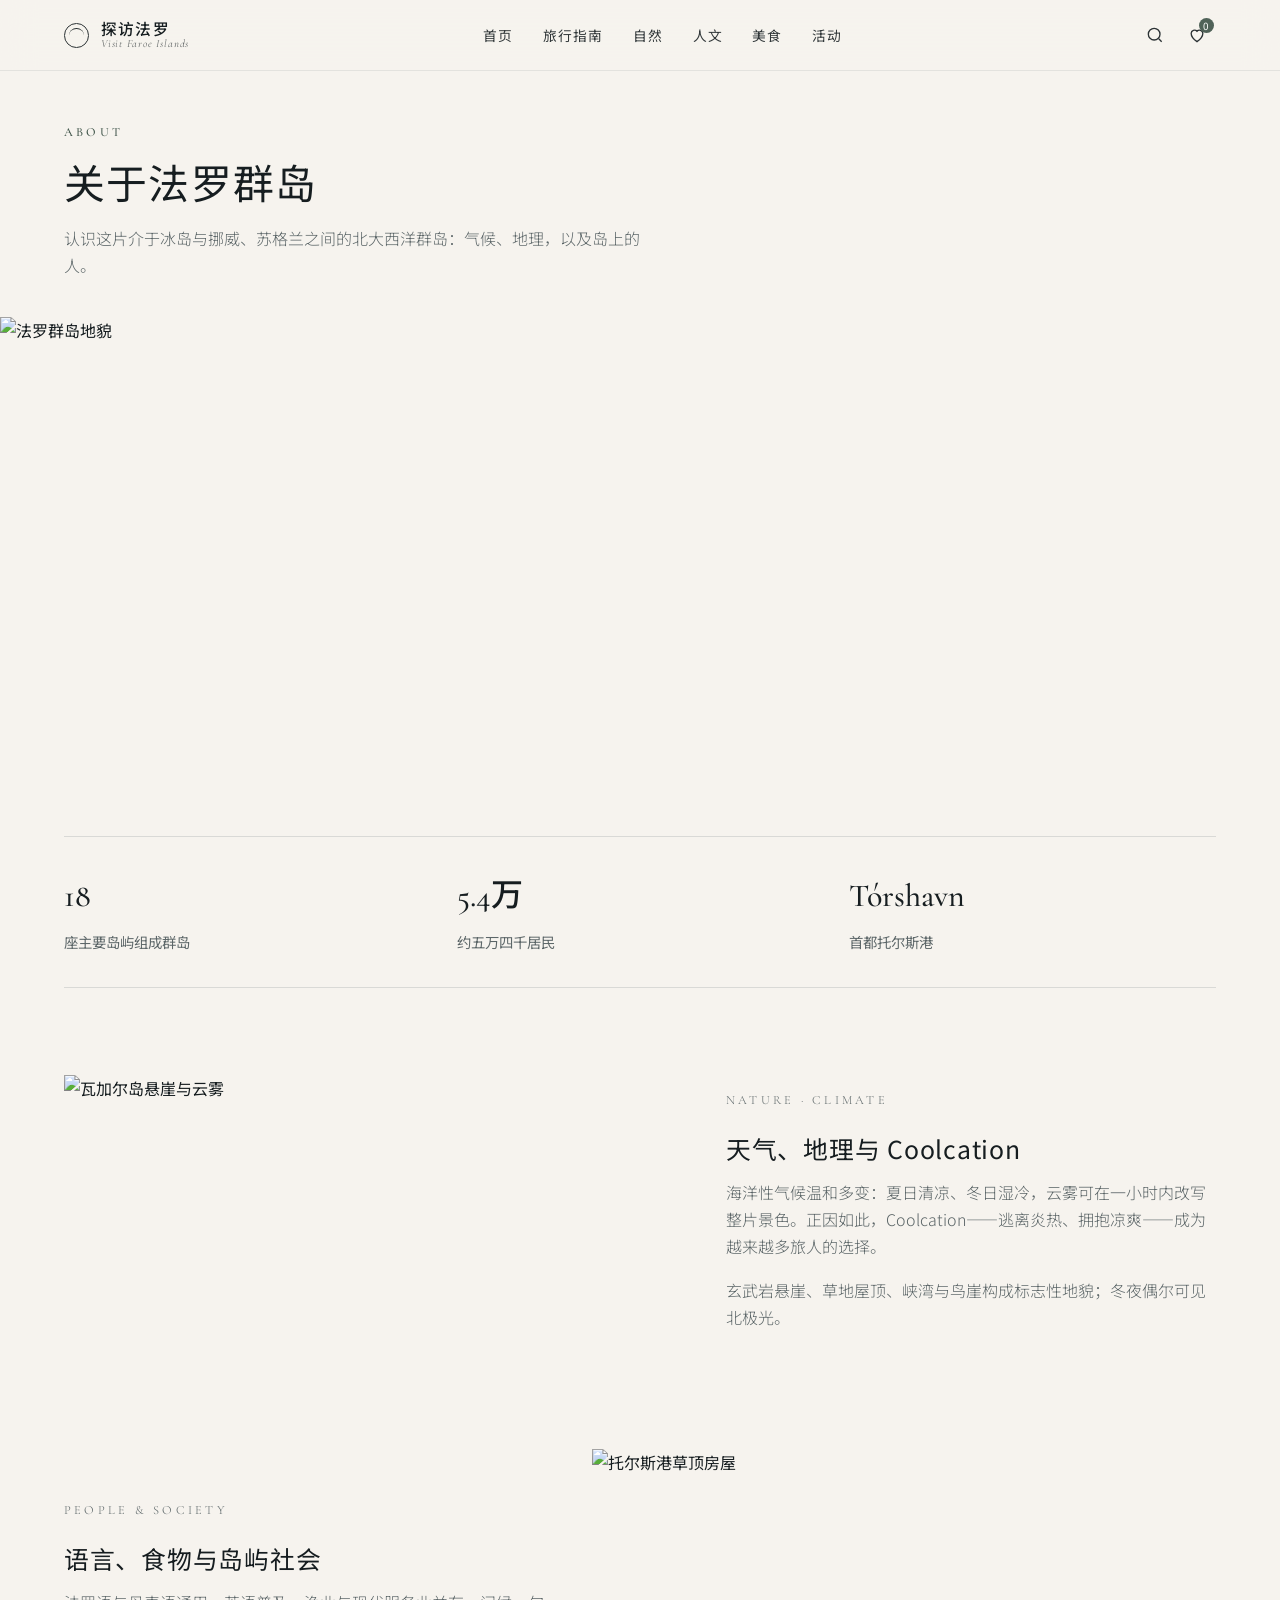
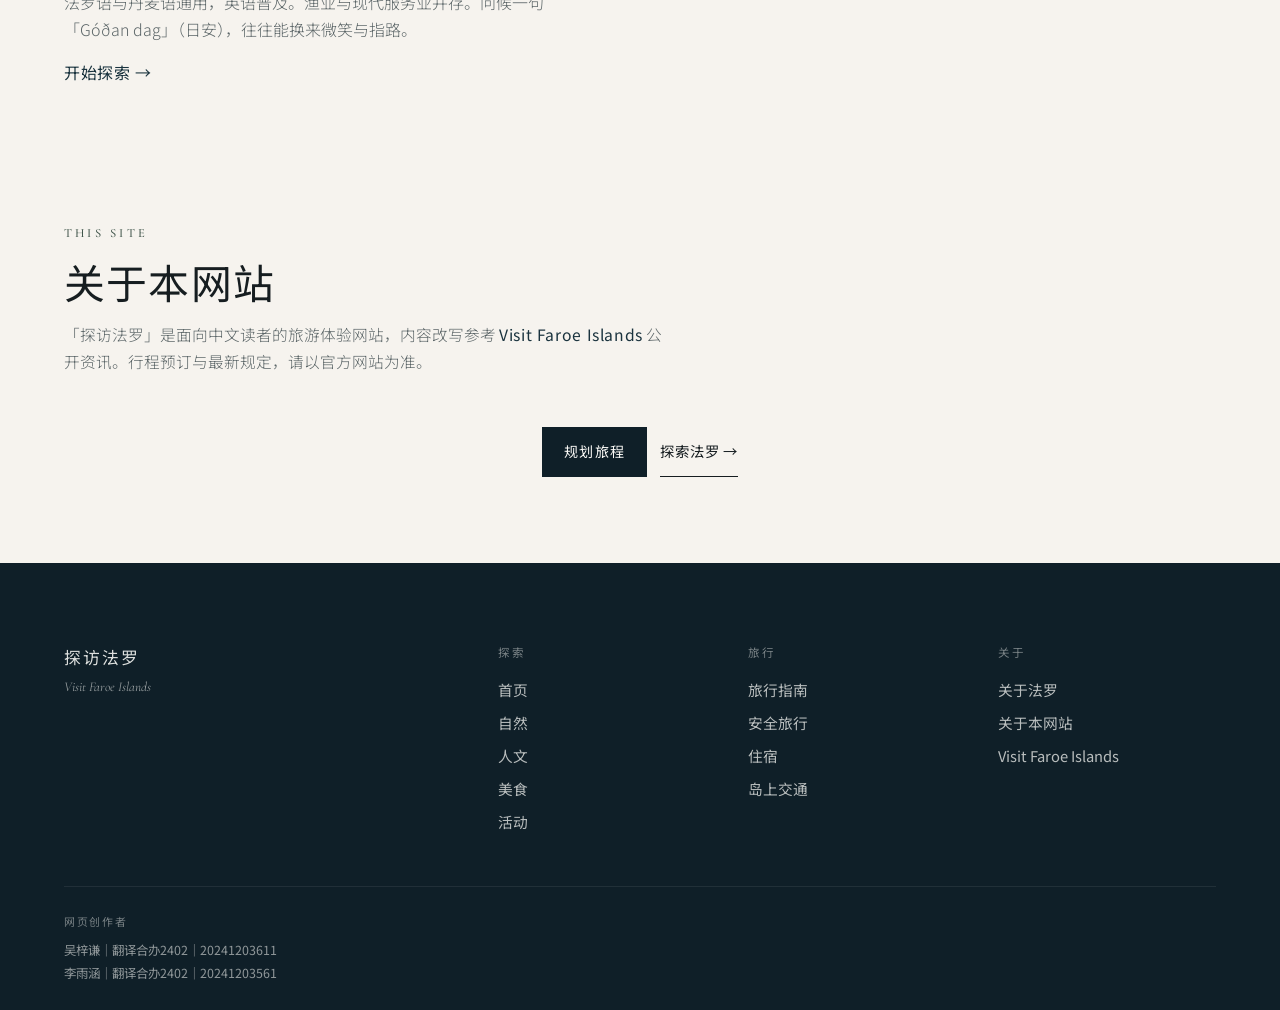
==== commit 40c8fe79: "Revert "Revise the site from the requested edit notes" This reverts commit d0e3d7a7d67a7f8a1141ff898" ====
--- a/about.html
+++ b/about.html
@@ -2,7 +2,6 @@
 <html lang="zh-CN">
   <head>
     <meta charset="UTF-8" />
-    <meta name="referrer" content="no-referrer" />
     <meta name="viewport" content="width=device-width, initial-scale=1.0" />
     <title>关于法罗｜探访法罗｜吴梓谦 &amp; 李雨涵</title>
     <link rel="preconnect" href="https://fonts.googleapis.com" />
@@ -16,7 +15,7 @@
   <body>
     <header class="site-header solid" id="top">
       <a class="brand" href="index.html">
-        <img class="brand-mark" src="assets/brand-mark.png" alt="" />
+        <span class="brand-mark" aria-hidden="true"></span>
         <span class="brand-text">
           <strong>探访法罗</strong>
           <small>Visit Faroe Islands</small>
@@ -41,11 +40,6 @@
             <path d="M12 20s-7-4.5-7-10a4 4 0 017-2.5A4 4 0 0119 10c0 5.5-7 10-7 10z" />
           </svg>
           <span class="fav-count" id="favCount" hidden>0</span>
-        </button>
-        <button type="button" class="icon-btn" id="themeToggle" aria-label="打开夜览" aria-pressed="false">
-          <svg viewBox="0 0 24 24" width="20" height="20" fill="none" stroke="currentColor" stroke-width="1.6" aria-hidden="true">
-            <path d="M21 14.5A8.5 8.5 0 1110.5 3 7 7 0 0021 14.5z" />
-          </svg>
         </button>
         <button type="button" class="icon-btn menu-btn" id="menuToggle" aria-label="打开菜单" aria-expanded="false">
           <span></span><span></span><span></span>
@@ -86,12 +80,12 @@
     <main>
       <header class="page-intro">
         <p class="eyebrow">About</p>
-        <h1><span class="line">关于法罗群岛</span></h1>
+        <h1>关于法罗群岛</h1>
         <p class="lead">认识这片介于冰岛与挪威、苏格兰之间的北大西洋群岛：气候、地理，以及岛上的人。</p>
       </header>
       <div class="page-bleed">
         <img
-          src="https://visitfaroeislands.com/download/nature-fullsizerender_medium.jpg.webp"
+          src="https://images.unsplash.com/photo-1539634936668-036d13a9cc3b?auto=format&fit=crop&w=2000&q=85"
           alt="法罗群岛地貌"
         />
       </div>
@@ -116,7 +110,7 @@
       <section class="content-block" id="climate">
         <article class="topic">
           <div class="topic-media">
-            <img src="https://visitfaroeislands.com/download/0110-andrija-ilic-faroe-islands_medium.jpg.webp" alt="瓦加尔岛悬崖与云雾" />
+            <img src="https://images.unsplash.com/photo-1652038930872-5ee33c17ca10?auto=format&fit=crop&w=1400&q=80" alt="瓦加尔岛悬崖与云雾" />
           </div>
           <div class="topic-body">
             <p class="eyebrow">Nature · Climate</p>
@@ -132,7 +126,7 @@
       <section class="content-block" id="people">
         <article class="topic reverse">
           <div class="topic-media">
-            <img src="https://visitfaroeislands.com/download/people-2025-lauramarchini-dsc-1288_medium.jpg.webp" alt="托尔斯港草顶房屋" />
+            <img src="https://images.unsplash.com/photo-1506462313968-6a1f37574ec6?auto=format&fit=crop&w=1400&q=80" alt="托尔斯港草顶房屋" />
           </div>
           <div class="topic-body">
             <p class="eyebrow">People &amp; Society</p>
--- a/styles.css
+++ b/styles.css
@@ -1255,197 +1255,6 @@
   }
 }
 
-/* Phrase lines: break titles by meaning, not by chance */
-.line {
-  display: block;
-  white-space: nowrap;
-}
-
-h1,
-h2,
-.section-lead,
-.lead,
-.hero-lead,
-.topic-body p {
-  text-wrap: pretty;
-}
-
-.hero {
-  height: 100svh;
-  max-height: 100svh;
-}
-
-.hero-img {
-  max-height: 100svh;
-  object-position: center 42%;
-}
-
-/* Show the whole photograph, and keep it from dominating the page */
-.inspire-feature,
-.inspire-item,
-.story-card,
-.arrive-panel,
-.topic-media,
-.page-bleed {
-  min-height: 0;
-  background: var(--mist);
-}
-
-.inspire-feature a,
-.inspire-item a,
-.story-card a,
-.arrive-panel {
-  height: auto;
-  min-height: 0;
-}
-
-.inspire-feature img,
-.inspire-item img,
-.story-card img,
-.arrive-panel img,
-.topic-media img,
-.page-bleed img,
-.day-card img,
-.event-card img {
-  position: relative;
-  inset: auto;
-  width: 100%;
-  height: auto;
-  min-height: 0;
-  max-height: min(46vh, 20rem);
-  object-fit: contain;
-  object-position: center;
-  background: var(--mist);
-}
-
-.inspire-feature img,
-.page-bleed img {
-  max-height: min(58vh, 26rem);
-}
-
-.brand-mark {
-  width: 2.55rem;
-  height: auto;
-  border: 0;
-  border-radius: 0;
-  opacity: 1;
-  display: block;
-}
-
-.brand-mark::after {
-  content: none;
-}
-
-.site-header.scrolled .brand-mark,
-.site-header.solid .brand-mark {
-  filter: invert(1);
-}
-
-.chip {
-  position: relative;
-  z-index: 2;
-  min-height: 2.4rem;
-  padding: 0.55rem 1rem;
-  cursor: pointer;
-}
-
-.event-card,
-.event-detail,
-.day-card {
-  position: relative;
-  border-bottom: 1px solid var(--line);
-  padding: 1.3rem 0 1.6rem;
-}
-
-.event-card.is-hidden,
-.event-detail.is-hidden,
-[data-category].is-hidden {
-  display: none !important;
-}
-
-.event-card-link {
-  display: grid;
-  gap: 0.8rem;
-}
-
-.event-card h3,
-.event-detail h3,
-.day-card h3 {
-  font-weight: 400;
-  margin: 0.2rem 0 0.4rem;
-}
-
-.event-detail p,
-.day-card p,
-.day-card li {
-  color: var(--rock);
-  font-weight: 300;
-}
-
-.day-grid {
-  display: grid;
-  gap: 1.4rem;
-}
-
-.day-card ol {
-  margin: 0.4rem 0 0;
-  padding-left: 1.1rem;
-}
-
-.guide-panel {
-  padding: 1.2rem 0 0.4rem;
-  border-top: 1px solid var(--line);
-}
-
-.guide-panel h3 {
-  font-weight: 400;
-  margin: 0 0 0.45rem;
-}
-
-[data-theme="night"] {
-  --sea: #e7eef0;
-  --sea-mid: #c9d4d6;
-  --ink: #efeae2;
-  --rock: #c3ccc9;
-  --mist: #243034;
-  --paper: #10181c;
-  --foam: #10181c;
-  --moss: #9eb5a8;
-  --moss-soft: #c5d4cc;
-  --line: rgba(239, 234, 226, 0.16);
-  --line-soft: rgba(239, 234, 226, 0.08);
-}
-
-[data-theme="night"] body,
-[data-theme="night"] .site-header.scrolled,
-[data-theme="night"] .site-header.solid,
-[data-theme="night"] .search-panel,
-[data-theme="night"] .drawer-panel {
-  background: var(--paper);
-  color: var(--ink);
-}
-
-[data-theme="night"] .site-header.scrolled .brand-mark,
-[data-theme="night"] .site-header.solid .brand-mark,
-[data-theme="night"] .brand-mark {
-  filter: none;
-}
-
-[data-theme="night"] .chip.active,
-[data-theme="night"] .chip:hover {
-  background: #efeae2;
-  color: #10181c;
-  border-color: #efeae2;
-}
-
-@media (min-width: 800px) {
-  .event-card-link,
-  .day-grid {
-    grid-template-columns: minmax(12rem, 18rem) 1fr;
-    align-items: center;
-  }
-}
-
 @media (prefers-reduced-motion: reduce) {
   *,
   *::before,
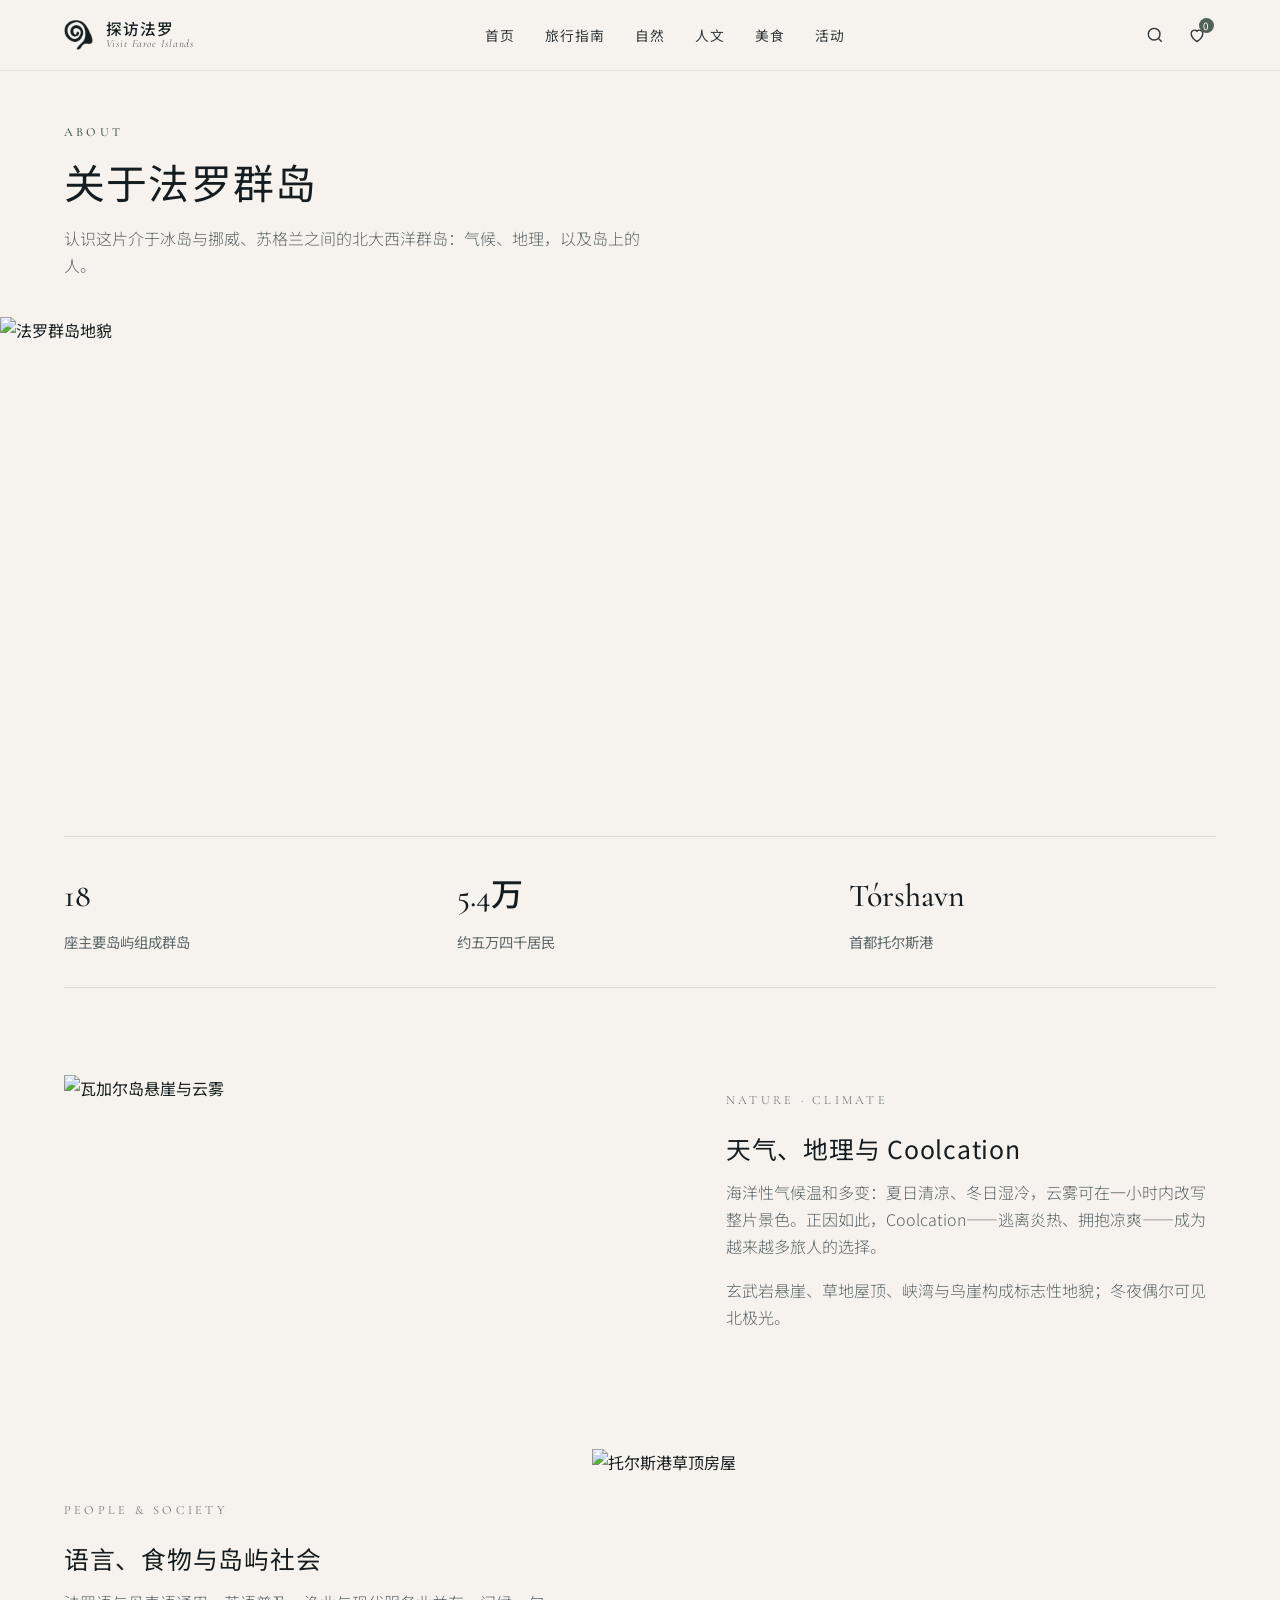
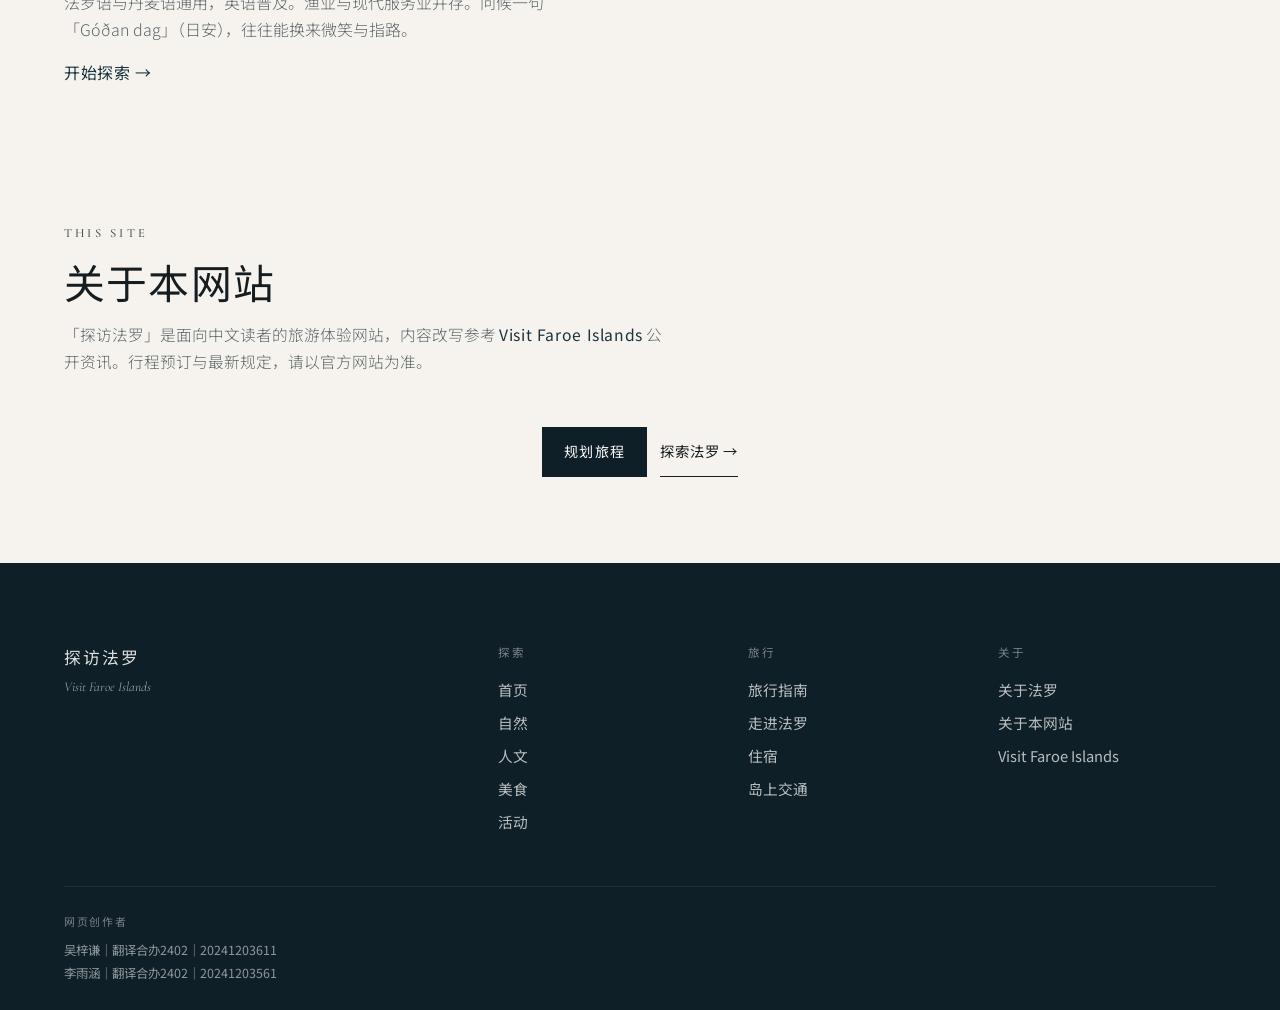
==== commit b8e173f9: "Rename the stay-safe guide to 走进法罗. Update the English kicker, rename the three list items, and remo" ====
--- a/about.html
+++ b/about.html
@@ -174,7 +174,7 @@
           <div>
             <h4>旅行</h4>
             <a href="plan.html">旅行指南</a>
-            <a href="plan.html#safe">安全旅行</a>
+            <a href="plan.html#safe">走进法罗</a>
             <a href="plan.html#stay">住宿</a>
             <a href="plan.html#around">岛上交通</a>
           </div>
--- a/styles.css
+++ b/styles.css
@@ -97,20 +97,17 @@
 }
 
 .brand-mark {
-  width: 1.55rem;
-  height: 1.55rem;
-  border: 1px solid currentColor;
-  border-radius: 50%;
-  position: relative;
-  opacity: 0.9;
-}
-
-.brand-mark::after {
-  content: "";
-  position: absolute;
-  inset: 4px;
-  border-top: 1px solid currentColor;
-  border-radius: 50%;
+  width: 1.85rem;
+  height: 1.85rem;
+  flex: none;
+  background: #fff;
+  -webkit-mask: url("assets/brand-mark.png") center / contain no-repeat;
+  mask: url("assets/brand-mark.png") center / contain no-repeat;
+}
+
+.site-header.scrolled .brand-mark,
+.site-header.solid .brand-mark {
+  background: currentColor;
 }
 
 .brand-text {
@@ -792,6 +789,43 @@
   transition: transform 1.1s var(--ease);
 }
 
+#pasture .topic-media {
+  width: min(100%, 28rem);
+  min-height: 0;
+  height: auto;
+  overflow: visible;
+  margin-inline: auto;
+}
+
+#pasture .topic-media img {
+  display: block;
+  width: 100%;
+  height: auto;
+  min-height: 0;
+  aspect-ratio: 938 / 592;
+  object-fit: contain;
+}
+
+#heim .eyebrow {
+  text-transform: none;
+  letter-spacing: 0.12em;
+}
+
+#heim .topic-media {
+  min-height: 0;
+  height: auto;
+  overflow: visible;
+}
+
+#heim .topic-media img {
+  display: block;
+  width: 100%;
+  height: auto;
+  min-height: 0;
+  aspect-ratio: 1024 / 682;
+  object-fit: contain;
+}
+
 .topic:hover .topic-media img {
   transform: scale(1.04);
 }
@@ -1046,6 +1080,147 @@
   padding: clamp(3.2rem, 7vw, 5rem) var(--page) 1.6rem;
 }
 
+@property --offset {
+  syntax: "<number>";
+  inherits: true;
+  initial-value: 0;
+}
+
+.tilt-row {
+  --tilt-card: clamp(7.2rem, 22vw, 11.75rem);
+  background: var(--paper);
+  color: var(--ink);
+  padding: 2.6rem 0 2.8rem;
+  overflow: hidden;
+}
+
+.tilt-viewport {
+  position: relative;
+  height: calc(var(--tilt-card) * 1.42);
+  perspective: 1200px;
+}
+
+.tilt-track {
+  position: absolute;
+  top: 0;
+  left: 50%;
+  width: var(--tilt-card);
+  height: 100%;
+  margin-left: calc(var(--tilt-card) * -0.5);
+}
+
+.tilt-slide {
+  position: absolute;
+  top: 0;
+  left: 0;
+  width: var(--tilt-card);
+  padding: 0;
+  color: inherit;
+  background: none;
+  transform: translateX(calc(var(--offset) * var(--tilt-card)));
+  transition: transform 0.75s cubic-bezier(0.22, 1, 0.36, 1);
+}
+
+.tilt-slide.is-jump {
+  transition: none;
+}
+
+.tilt-slide.is-far {
+  opacity: 0;
+  pointer-events: none;
+}
+
+.tilt-face {
+  display: block;
+  width: 100%;
+  aspect-ratio: 3 / 4;
+  border-radius: 0.75rem;
+  overflow: hidden;
+  transform: rotateY(calc(var(--offset) * -38deg)) scale(0.86);
+  transition: transform 0.75s cubic-bezier(0.22, 1, 0.36, 1);
+  box-shadow: 0 18px 34px rgba(22, 29, 32, 0.16);
+}
+
+.tilt-slide.is-active .tilt-face {
+  transform: rotateY(0deg) scale(1);
+}
+
+.tilt-slide.is-jump .tilt-face {
+  transition: none;
+}
+
+.tilt-face img {
+  width: 100%;
+  height: 100%;
+  object-fit: cover;
+}
+
+.tilt-caption {
+  margin: 0.9rem 0 0;
+  min-height: 1.4em;
+  text-align: center;
+  font-size: 0.95rem;
+  letter-spacing: 0.04em;
+  color: var(--rock);
+}
+
+.tilt-controls {
+  position: relative;
+  z-index: 2;
+  display: flex;
+  align-items: center;
+  justify-content: center;
+  gap: 0.35rem;
+  width: fit-content;
+  margin: 0.85rem auto 0;
+  padding: 0.22rem 0.45rem;
+  border: 1px solid rgba(22, 29, 32, 0.14);
+  border-radius: 999px;
+  background: #fff;
+  box-shadow: 0 8px 22px rgba(22, 29, 32, 0.08);
+}
+
+.tilt-arrow {
+  width: 2.35rem;
+  height: 2.35rem;
+  display: grid;
+  place-items: center;
+  color: var(--ink);
+  padding: 0;
+}
+
+.tilt-arrow svg {
+  width: 1.15rem;
+  height: 1.15rem;
+  fill: none;
+  stroke: currentColor;
+  stroke-width: 1.8;
+  stroke-linecap: round;
+  stroke-linejoin: round;
+}
+
+.tilt-dots {
+  width: 11.5rem;
+  display: flex;
+  align-items: center;
+  justify-content: center;
+  gap: 0.42rem;
+}
+
+.tilt-dot {
+  width: 0.42rem;
+  height: 0.42rem;
+  padding: 0;
+  border-radius: 999px;
+  background: rgba(22, 29, 32, 0.28);
+  transition: width 0.3s ease, background 0.3s ease;
+}
+
+.tilt-dot.is-active {
+  width: 1.55rem;
+  background: var(--ink);
+}
+
 .footer-top {
   display: grid;
   gap: 2.4rem;
@@ -1183,6 +1358,14 @@
     direction: ltr;
   }
 
+  #pasture .topic {
+    grid-template-columns: 28rem 1fr;
+  }
+
+  #pasture .topic-media {
+    margin: 0;
+  }
+
   .footer-top {
     grid-template-columns: 1.1fr 2fr;
     align-items: start;
